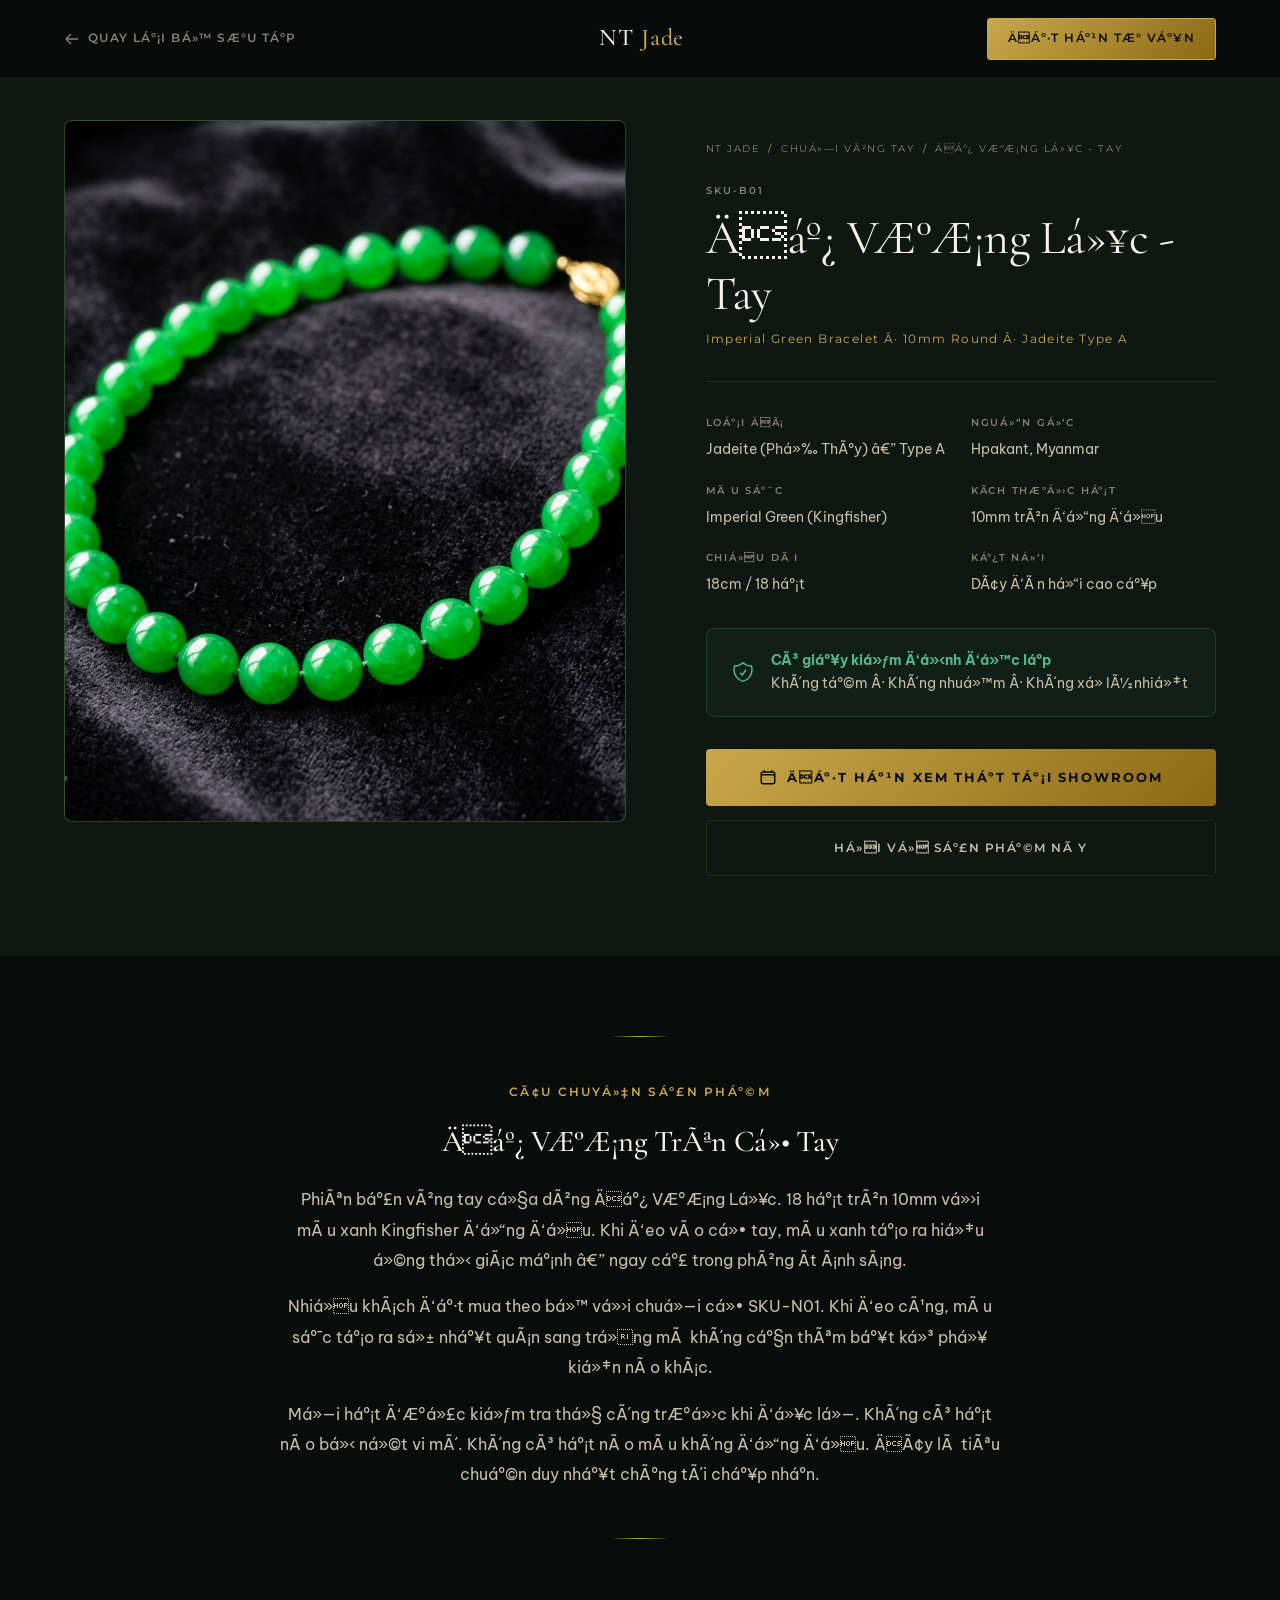
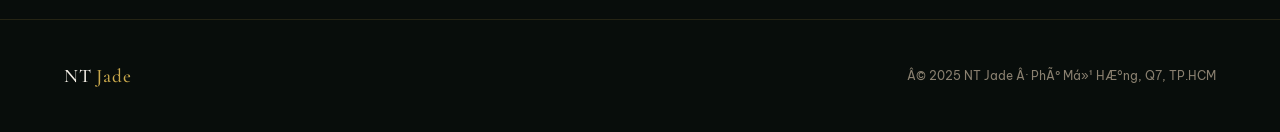
==== products/b01-de-vuong-tay.html @ c6f5032c "Initial commit - NT Jade Luxury Landing Page & Product Pages" ====
﻿<!DOCTYPE html>
<html lang="vi">
<head>
  <meta charset="UTF-8" />
  <meta name="viewport" content="width=device-width, initial-scale=1.0" />
  <title>Äáº¿ VÆ°Æ¡ng Lá»¥c - Tay â€” SKU-B01 | NT Jade Ngá»c Phá»‰ ThÃºy Type A Myanmar</title>
  <meta name="description" content="VÃ²ng tay Äáº¿ VÆ°Æ¡ng Lá»¥c - Tay â€” 18 háº¡t phá»‰ thÃºy Imperial Green 10mm, Type A Myanmar, mÃ u xanh Kingfisher Ä‘á»“ng Ä‘á»u. Giáº¥y kiá»ƒm Ä‘á»‹nh Ä‘á»™c láº­p. Xem tháº­t táº¡i showroom PhÃº Má»¹ HÆ°ng." />
  <link rel="stylesheet" href="../styles/main.css" />
</head>
<body>

<nav class="product-nav">
  <div class="container product-nav-inner">
    <a href="../index.html" class="back-link">
      <svg viewBox="0 0 24 24" fill="none" stroke="currentColor" stroke-width="2"><path d="M10.5 19.5L3 12m0 0l7.5-7.5M3 12h18"/></svg>
      Quay Láº¡i Bá»™ SÆ°u Táº­p
    </a>
    <a href="../index.html" class="nav-logo">NT <span>Jade</span></a>
    <a href="../index.html#form-cta" class="btn btn-primary" style="font-size:0.72rem;padding:10px 20px;">Äáº·t Háº¹n TÆ° Váº¥n</a>
  </div>
</nav>

<section class="product-hero">
  <div class="container">
    <div class="product-hero-inner">

      <div class="product-image-main reveal">
        <img src="../images/sku-imperial-green.jpg" alt="VÃ²ng tay phá»‰ thÃºy Äáº¿ VÆ°Æ¡ng Lá»¥c" style="width:100%;height:100%;object-fit:cover;" />
      </div>

      <div class="product-info reveal reveal-delay-2">
        <div class="product-breadcrumb">
          NT Jade <span>/</span> Chuá»—i VÃ²ng Tay <span>/</span> Äáº¿ VÆ°Æ¡ng Lá»¥c - Tay
        </div>

        <p class="product-sku-id">SKU-B01</p>
        <h1 class="product-name">Äáº¿ VÆ°Æ¡ng Lá»¥c - Tay</h1>
        <p class="product-subtitle">Imperial Green Bracelet Â· 10mm Round Â· Jadeite Type A</p>

        <div class="product-divider"></div>

        <div class="product-specs">
          <div class="spec-item">
            <p class="spec-label">Loáº¡i ÄÃ¡</p>
            <p class="spec-value">Jadeite (Phá»‰ ThÃºy) â€” Type A</p>
          </div>
          <div class="spec-item">
            <p class="spec-label">Nguá»“n Gá»‘c</p>
            <p class="spec-value">Hpakant, Myanmar</p>
          </div>
          <div class="spec-item">
            <p class="spec-label">MÃ u Sáº¯c</p>
            <p class="spec-value">Imperial Green (Kingfisher)</p>
          </div>
          <div class="spec-item">
            <p class="spec-label">KÃ­ch ThÆ°á»›c Háº¡t</p>
            <p class="spec-value">10mm trÃ²n Ä‘á»“ng Ä‘á»u</p>
          </div>
          <div class="spec-item">
            <p class="spec-label">Chiá»u DÃ i</p>
            <p class="spec-value">18cm / 18 háº¡t</p>
          </div>
          <div class="spec-item">
            <p class="spec-label">Káº¿t Ná»‘i</p>
            <p class="spec-value">DÃ¢y Ä‘Ã n há»“i cao cáº¥p</p>
          </div>
        </div>

        <div class="product-cert-box">
          <svg viewBox="0 0 24 24" fill="none" stroke="currentColor" stroke-width="1.5"><path d="M9 12.75L11.25 15 15 9.75m-3-7.036A11.959 11.959 0 013.598 6 11.99 11.99 0 003 9.749c0 5.592 3.824 10.29 9 11.623 5.176-1.332 9-6.03 9-11.622 0-1.31-.21-2.571-.598-3.751h-.152c-3.196 0-6.1-1.248-8.25-3.285z"/></svg>
          <div class="product-cert-text">
            <strong style="color:var(--jade-glow);">CÃ³ giáº¥y kiá»ƒm Ä‘á»‹nh Ä‘á»™c láº­p</strong><br />
            KhÃ´ng táº©m Â· KhÃ´ng nhuá»™m Â· KhÃ´ng xá»­ lÃ½ nhiá»‡t
          </div>
        </div>

        <div class="product-cta-group">
          <a href="../index.html#form-cta" class="btn-product-primary">
            <svg width="18" height="18" viewBox="0 0 24 24" fill="none" stroke="currentColor" stroke-width="2"><path d="M6.75 3v2.25M17.25 3v2.25M3 18.75V7.5a2.25 2.25 0 012.25-2.25h13.5A2.25 2.25 0 0121 7.5v11.25m-18 0A2.25 2.25 0 005.25 21h13.5A2.25 2.25 0 0021 18.75m-18 0v-7.5A2.25 2.25 0 015.25 9h13.5A2.25 2.25 0 0121 11.25v7.5"/></svg>
            Äáº·t Háº¹n Xem Tháº­t Táº¡i Showroom
          </a>
          <a href="../index.html#form-cta" class="btn-product-secondary">
            Há»i Vá» Sáº£n Pháº©m NÃ y
          </a>
        </div>
      </div>

    </div>
  </div>
</section>

<section class="product-story">
  <div class="container">
    <div class="product-story-inner reveal">
      <div class="divider-gold" style="margin-bottom:40px;"></div>
      <span class="eyebrow">CÃ¢u Chuyá»‡n Sáº£n Pháº©m</span>
      <h3>Äáº¿ VÆ°Æ¡ng TrÃªn Cá»• Tay</h3>
      <p style="margin-top:20px;">PhiÃªn báº£n vÃ²ng tay cá»§a dÃ²ng Äáº¿ VÆ°Æ¡ng Lá»¥c. 18 háº¡t trÃ²n 10mm vá»›i mÃ u xanh Kingfisher Ä‘á»“ng Ä‘á»u. Khi Ä‘eo vÃ o cá»• tay, mÃ u xanh táº¡o ra hiá»‡u á»©ng thá»‹ giÃ¡c máº¡nh â€” ngay cáº£ trong phÃ²ng Ã­t Ã¡nh sÃ¡ng.</p>
      <p style="margin-top:16px;">Nhiá»u khÃ¡ch Ä‘áº·t mua theo bá»™ vá»›i chuá»—i cá»• SKU-N01. Khi Ä‘eo cÃ¹ng, mÃ u sáº¯c táº¡o ra sá»± nháº¥t quÃ¡n sang trá»ng mÃ  khÃ´ng cáº§n thÃªm báº¥t ká»³ phá»¥ kiá»‡n nÃ o khÃ¡c.</p>
      <p style="margin-top:16px;">Má»—i háº¡t Ä‘Æ°á»£c kiá»ƒm tra thá»§ cÃ´ng trÆ°á»›c khi Ä‘á»¥c lá»—. KhÃ´ng cÃ³ háº¡t nÃ o bá»‹ ná»©t vi mÃ´. KhÃ´ng cÃ³ háº¡t nÃ o mÃ u khÃ´ng Ä‘á»“ng Ä‘á»u. ÄÃ¢y lÃ  tiÃªu chuáº©n duy nháº¥t chÃºng tÃ´i cháº¥p nháº­n.</p>
      <div class="divider-gold" style="margin-top:48px;"></div>
    </div>
  </div>
</section>

<footer style="padding:40px 0;border-top:1px solid var(--border);">
  <div class="container" style="display:flex;justify-content:space-between;align-items:center;font-size:0.78rem;color:var(--text-muted);">
    <a href="../index.html" class="nav-logo" style="font-size:1.2rem;">NT <span>Jade</span></a>
    <span>Â© 2025 NT Jade Â· PhÃº Má»¹ HÆ°ng, Q7, TP.HCM</span>
  </div>
</footer>

<script src="../scripts/main.js"></script>
</body>
</html>
---- styles/main.css ----
/* ============================================================
   NT JADE — Design System (UI UX Pro Max · Luxury Jade)
   Typography: Cormorant Garamond (heading) + Be Vietnam Pro (body)
   Pattern: Hero + Social Proof + CTA (Landing Pattern #2)
   Color: Luxury/Premium Dark + Jade Green + 24K Gold
   ============================================================ */

@import url('https://fonts.googleapis.com/css2?family=Cormorant+Garamond:ital,wght@0,300;0,400;0,500;0,600;0,700;1,300;1,400;1,500&family=Be+Vietnam+Pro:wght@300;400;500;600;700&family=Montserrat:wght@400;500;600;700&display=swap');

/* ── CSS TOKENS ─────────────────────────────────────────── */
:root {
  /* Jade Color Palette */
  --jade-deep:       #0E2B1C;
  --jade-primary:    #1A4731;
  --jade-mid:        #2D6A4F;
  --jade-glow:       #52B788;
  --jade-light:      #95D5B2;

  /* Gold Accent */
  --gold:            #C9A84C;
  --gold-light:      #E8C97A;
  --gold-dark:       #8B6914;
  --gold-shimmer:    #F0D878;

  /* Dark Background */
  --bg:              #080D0B;
  --bg-surface:      #0E1712;
  --bg-card:         rgba(255, 255, 255, 0.035);
  --bg-card-hover:   rgba(255, 255, 255, 0.06);

  /* Typography */
  --text:            #F5F0E8;
  --text-secondary:  #C8BEA8;
  --text-muted:      #8A8070;
  --text-gold:       var(--gold-light);

  /* Borders */
  --border:          rgba(201, 168, 76, 0.15);
  --border-hover:    rgba(201, 168, 76, 0.45);
  --border-glass:    rgba(255, 255, 255, 0.06);

  /* Effects */
  --glow-jade:       0 0 40px rgba(82, 183, 136, 0.15);
  --glow-gold:       0 0 30px rgba(201, 168, 76, 0.2);
  --shadow-card:     0 8px 32px rgba(0, 0, 0, 0.4);
  --shadow-hover:    0 20px 60px rgba(0, 0, 0, 0.6);

  /* Spacing */
  --container:       1200px;
  --section-gap:     120px;
  --card-radius:     12px;

  /* Transitions */
  --transition:      all 0.3s cubic-bezier(0.25, 0.46, 0.45, 0.94);
  --transition-slow: all 0.6s cubic-bezier(0.25, 0.46, 0.45, 0.94);
}

/* ── RESET ──────────────────────────────────────────────── */
*, *::before, *::after { box-sizing: border-box; margin: 0; padding: 0; }

html {
  scroll-behavior: smooth;
  -webkit-font-smoothing: antialiased;
  -moz-osx-font-smoothing: grayscale;
}

body {
  background: var(--bg);
  color: var(--text);
  font-family: 'Be Vietnam Pro', sans-serif;
  font-size: 16px;
  line-height: 1.7;
  overflow-x: hidden;
}

img { max-width: 100%; display: block; }
a { text-decoration: none; color: inherit; }
button { cursor: pointer; border: none; background: none; font-family: inherit; }

/* ── TYPOGRAPHY ─────────────────────────────────────────── */
h1, h2, h3, h4 {
  font-family: 'Cormorant Garamond', Georgia, serif;
  font-weight: 500;
  line-height: 1.2;
  letter-spacing: -0.01em;
}

h1 { font-size: clamp(2.8rem, 6vw, 5.5rem); font-weight: 400; }
h2 { font-size: clamp(2rem, 4vw, 3.2rem); }
h3 { font-size: clamp(1.4rem, 2.5vw, 1.9rem); }
h4 { font-size: clamp(1.1rem, 2vw, 1.4rem); }

.eyebrow {
  font-family: 'Montserrat', sans-serif;
  font-size: 0.72rem;
  font-weight: 600;
  letter-spacing: 0.2em;
  text-transform: uppercase;
  color: var(--gold);
}

.lead {
  font-size: clamp(1rem, 1.8vw, 1.15rem);
  color: var(--text-secondary);
  line-height: 1.8;
  font-weight: 300;
}

/* ── LAYOUT ─────────────────────────────────────────────── */
.container {
  max-width: var(--container);
  margin: 0 auto;
  padding: 0 24px;
}

section { padding: var(--section-gap) 0; position: relative; }

/* ── ANIMATIONS ─────────────────────────────────────────── */
@keyframes shimmer {
  0%   { background-position: -200% 0; }
  100% { background-position: 200% 0; }
}

@keyframes float {
  0%, 100% { transform: translateY(0px); }
  50%       { transform: translateY(-12px); }
}

@keyframes fadeInUp {
  from { opacity: 0; transform: translateY(40px); }
  to   { opacity: 1; transform: translateY(0); }
}

@keyframes fadeIn {
  from { opacity: 0; }
  to   { opacity: 1; }
}

@keyframes goldPulse {
  0%, 100% { box-shadow: 0 0 0 0 rgba(201, 168, 76, 0); }
  50%       { box-shadow: 0 0 20px 4px rgba(201, 168, 76, 0.15); }
}

@keyframes particleFloat {
  0%   { transform: translateY(0) translateX(0) scale(1); opacity: 0.6; }
  100% { transform: translateY(-100vh) translateX(30px) scale(0.3); opacity: 0; }
}

/* Scroll reveal */
.reveal {
  opacity: 0;
  transform: translateY(40px);
  transition: opacity 0.8s ease, transform 0.8s ease;
}
.reveal.visible {
  opacity: 1;
  transform: translateY(0);
}
.reveal-delay-1 { transition-delay: 0.1s; }
.reveal-delay-2 { transition-delay: 0.2s; }
.reveal-delay-3 { transition-delay: 0.3s; }
.reveal-delay-4 { transition-delay: 0.4s; }

/* ── BUTTONS ─────────────────────────────────────────────── */
.btn {
  display: inline-flex;
  align-items: center;
  gap: 10px;
  padding: 14px 32px;
  border-radius: 3px;
  font-family: 'Montserrat', sans-serif;
  font-size: 0.8rem;
  font-weight: 600;
  letter-spacing: 0.12em;
  text-transform: uppercase;
  transition: var(--transition);
  cursor: pointer;
  position: relative;
  overflow: hidden;
}

.btn-primary {
  background: linear-gradient(135deg, var(--gold), var(--gold-dark));
  color: var(--bg);
  border: 1px solid var(--gold);
}
.btn-primary::before {
  content: '';
  position: absolute;
  inset: 0;
  background: linear-gradient(135deg, var(--gold-shimmer), var(--gold));
  opacity: 0;
  transition: opacity 0.3s;
}
.btn-primary:hover::before { opacity: 1; }
.btn-primary:hover { transform: translateY(-2px); box-shadow: 0 8px 30px rgba(201, 168, 76, 0.35); }

.btn-outline {
  background: transparent;
  color: var(--text);
  border: 1px solid var(--border);
}
.btn-outline:hover {
  border-color: var(--gold);
  color: var(--gold-light);
  background: rgba(201, 168, 76, 0.05);
  transform: translateY(-2px);
}

.btn-ghost {
  background: transparent;
  color: var(--gold-light);
  border: none;
  padding: 8px 0;
  font-size: 0.78rem;
  letter-spacing: 0.1em;
}
.btn-ghost:hover { color: var(--gold-shimmer); gap: 16px; }

/* ── NAVBAR ─────────────────────────────────────────────── */
#navbar {
  position: fixed;
  top: 0;
  left: 0;
  right: 0;
  z-index: 100;
  padding: 20px 0;
  transition: var(--transition);
}
#navbar.scrolled {
  background: rgba(8, 13, 11, 0.92);
  backdrop-filter: blur(20px);
  -webkit-backdrop-filter: blur(20px);
  padding: 14px 0;
  border-bottom: 1px solid var(--border);
}

.nav-inner {
  display: flex;
  align-items: center;
  justify-content: space-between;
}

.nav-logo {
  font-family: 'Cormorant Garamond', serif;
  font-size: 1.5rem;
  font-weight: 500;
  letter-spacing: 0.04em;
  color: var(--text);
}
.nav-logo span { color: var(--gold); }

.nav-cta {
  display: flex;
  align-items: center;
  gap: 16px;
}

/* ── HERO ────────────────────────────────────────────────── */
#hero {
  min-height: 100vh;
  display: flex;
  align-items: center;
  position: relative;
  overflow: hidden;
  padding: 0;
}

.hero-bg {
  position: absolute;
  inset: 0;
  background-image: url('../images/hero-jade.jpg');
  background-size: cover;
  background-position: center;
  transform: scale(1.08);
  transition: transform 8s ease;
}
.hero-bg::after {
  content: '';
  position: absolute;
  inset: 0;
  background: linear-gradient(
    135deg,
    rgba(8, 13, 11, 0.85) 0%,
    rgba(14, 43, 28, 0.7) 40%,
    rgba(8, 13, 11, 0.75) 100%
  );
}

/* Particle canvas */
#particles { position: absolute; inset: 0; pointer-events: none; }

.hero-content {
  position: relative;
  z-index: 2;
  max-width: 720px;
  padding: 120px 0 80px;
}

.hero-eyebrow {
  display: inline-flex;
  align-items: center;
  gap: 12px;
  margin-bottom: 28px;
  animation: fadeIn 1s ease 0.2s both;
}
.hero-eyebrow::before,
.hero-eyebrow::after {
  content: '';
  display: block;
  width: 32px;
  height: 1px;
  background: var(--gold);
}

.hero-headline {
  color: var(--text);
  margin-bottom: 28px;
  animation: fadeInUp 1s ease 0.4s both;
}
.hero-headline em {
  font-style: italic;
  color: var(--jade-glow);
}

.hero-sub {
  max-width: 540px;
  margin-bottom: 48px;
  animation: fadeInUp 1s ease 0.6s both;
}

.hero-cta-group {
  display: flex;
  flex-wrap: wrap;
  gap: 16px;
  animation: fadeInUp 1s ease 0.8s both;
}

/* Gold divider line */
.divider-gold {
  width: 60px;
  height: 1px;
  background: linear-gradient(90deg, transparent, var(--gold), transparent);
  margin: 0 auto;
}

/* ── TRUST SECTION ───────────────────────────────────────── */
#trust {
  padding: 80px 0;
  border-top: 1px solid var(--border);
  border-bottom: 1px solid var(--border);
}

.trust-grid {
  display: grid;
  grid-template-columns: repeat(3, 1fr);
  gap: 1px;
  background: var(--border);
}

.trust-item {
  background: var(--bg-surface);
  padding: 56px 48px;
  position: relative;
  overflow: hidden;
}
.trust-item::before {
  content: '';
  position: absolute;
  top: 0;
  left: 0;
  right: 0;
  height: 2px;
  background: linear-gradient(90deg, transparent, var(--gold), transparent);
  transform: scaleX(0);
  transition: transform 0.6s ease;
}
.trust-item:hover::before { transform: scaleX(1); }

.trust-icon {
  width: 48px;
  height: 48px;
  margin-bottom: 24px;
  color: var(--gold);
}

.trust-title {
  font-family: 'Cormorant Garamond', serif;
  font-size: 1.4rem;
  font-weight: 500;
  margin-bottom: 16px;
  color: var(--text);
}

.trust-body {
  font-size: 0.9rem;
  color: var(--text-muted);
  line-height: 1.8;
}

/* ── COLLECTION GRID ─────────────────────────────────────── */
#collection {
  background: var(--bg);
}

.section-header {
  text-align: center;
  margin-bottom: 72px;
}
.section-header h2 { margin: 16px 0 20px; }
.section-header .lead { max-width: 560px; margin: 0 auto; }

.collection-label {
  font-family: 'Montserrat', sans-serif;
  font-size: 0.68rem;
  font-weight: 700;
  letter-spacing: 0.3em;
  text-transform: uppercase;
  color: var(--text-muted);
  margin: 60px 0 32px;
  display: flex;
  align-items: center;
  gap: 20px;
}
.collection-label::after {
  content: '';
  flex: 1;
  height: 1px;
  background: var(--border);
}

/* SKU Grid — xếp dọc theo design spec */
.sku-grid {
  display: grid;
  grid-template-columns: repeat(2, 1fr);
  gap: 2px;
  background: var(--border);
}

/* Single column on some breakpoints */
@media (max-width: 768px) {
  .sku-grid { grid-template-columns: 1fr; }
}

.sku-card {
  background: var(--bg-surface);
  display: flex;
  align-items: stretch;
  position: relative;
  overflow: hidden;
  transition: var(--transition);
  min-height: 240px;
}
.sku-card:hover {
  background: var(--bg-card-hover);
  z-index: 2;
}
.sku-card::after {
  content: '';
  position: absolute;
  inset: 0;
  border: 1px solid transparent;
  transition: border-color 0.3s;
  pointer-events: none;
}
.sku-card:hover::after { border-color: var(--border-hover); }

.sku-card-image {
  width: 200px;
  min-width: 200px;
  overflow: hidden;
  position: relative;
  background: var(--jade-deep);
  flex-shrink: 0;
}
.sku-card-image img {
  width: 100%;
  height: 100%;
  object-fit: cover;
  transition: transform 0.6s ease;
  filter: saturate(1.1);
}
.sku-card:hover .sku-card-image img { transform: scale(1.06); }

/* Placeholder gradient for images not yet loaded */
.sku-placeholder {
  width: 100%;
  height: 100%;
  background: linear-gradient(
    135deg,
    var(--jade-deep) 0%,
    var(--jade-primary) 50%,
    var(--jade-deep) 100%
  );
  background-size: 200% 200%;
  animation: shimmer 3s linear infinite;
  display: flex;
  align-items: center;
  justify-content: center;
}
.sku-placeholder svg {
  width: 40px;
  height: 40px;
  color: var(--jade-glow);
  opacity: 0.4;
}

.sku-card-body {
  flex: 1;
  padding: 36px 40px;
  display: flex;
  flex-direction: column;
  justify-content: space-between;
}

.sku-meta {
  display: flex;
  align-items: center;
  gap: 12px;
  margin-bottom: 16px;
}

.sku-id {
  font-family: 'Montserrat', sans-serif;
  font-size: 0.62rem;
  font-weight: 600;
  letter-spacing: 0.2em;
  color: var(--text-muted);
}

.sku-badge {
  font-family: 'Montserrat', sans-serif;
  font-size: 0.58rem;
  font-weight: 600;
  letter-spacing: 0.15em;
  text-transform: uppercase;
  padding: 3px 10px;
  border: 1px solid var(--border);
  color: var(--gold);
  border-radius: 2px;
}

.sku-name {
  font-family: 'Cormorant Garamond', serif;
  font-size: 1.7rem;
  font-weight: 400;
  color: var(--text);
  margin-bottom: 6px;
  line-height: 1.2;
}

.sku-subtitle {
  font-family: 'Montserrat', sans-serif;
  font-size: 0.68rem;
  color: var(--gold);
  letter-spacing: 0.1em;
  margin-bottom: 16px;
}

.sku-desc {
  font-size: 0.88rem;
  color: var(--text-muted);
  line-height: 1.8;
  margin-bottom: 28px;
  display: -webkit-box;
  -webkit-line-clamp: 3;
  -webkit-box-orient: vertical;
  overflow: hidden;
}

.sku-footer {
  display: flex;
  align-items: center;
  justify-content: space-between;
}

.sku-cert {
  font-size: 0.72rem;
  color: var(--text-muted);
  display: flex;
  align-items: center;
  gap: 6px;
}
.sku-cert svg { width: 14px; height: 14px; color: var(--jade-glow); }

.btn-sku {
  font-family: 'Montserrat', sans-serif;
  font-size: 0.68rem;
  font-weight: 600;
  letter-spacing: 0.12em;
  text-transform: uppercase;
  color: var(--gold-light);
  display: flex;
  align-items: center;
  gap: 8px;
  padding: 10px 20px;
  border: 1px solid var(--border);
  transition: var(--transition);
  border-radius: 2px;
}
.btn-sku:hover {
  border-color: var(--gold);
  background: rgba(201, 168, 76, 0.08);
  gap: 14px;
  color: var(--gold-shimmer);
}
.btn-sku svg { width: 14px; height: 14px; transition: transform 0.3s; }
.btn-sku:hover svg { transform: translateX(4px); }

/* ── CROSS-SELL ───────────────────────────────────────────── */
#crosssell {
  background: var(--bg-surface);
  padding: 100px 0;
}

.crosssell-label {
  display: inline-flex;
  align-items: center;
  gap: 16px;
  margin-bottom: 48px;
}
.crosssell-label::before {
  content: '';
  display: block;
  width: 40px;
  height: 1px;
  background: var(--gold);
}

.crosssell-grid {
  display: grid;
  grid-template-columns: repeat(3, 1fr);
  gap: 2px;
  background: var(--border);
  margin-top: 24px;
}

.crosssell-card {
  background: var(--bg);
  padding: 40px 36px;
  position: relative;
  transition: var(--transition);
  overflow: hidden;
}
.crosssell-card:hover { background: rgba(26, 71, 49, 0.08); }
.crosssell-card::before {
  content: '';
  position: absolute;
  bottom: 0;
  left: 0;
  right: 0;
  height: 2px;
  background: linear-gradient(90deg, var(--jade-primary), var(--gold));
  transform: scaleX(0);
  transform-origin: left;
  transition: transform 0.4s ease;
}
.crosssell-card:hover::before { transform: scaleX(1); }

.cs-image {
  width: 100%;
  aspect-ratio: 4/3;
  background: var(--jade-deep);
  border-radius: 4px;
  overflow: hidden;
  margin-bottom: 28px;
}
.cs-image img {
  width: 100%;
  height: 100%;
  object-fit: cover;
  transition: transform 0.5s;
}
.crosssell-card:hover .cs-image img { transform: scale(1.05); }

.cs-name {
  font-family: 'Cormorant Garamond', serif;
  font-size: 1.4rem;
  margin-bottom: 8px;
}
.cs-sub {
  font-family: 'Montserrat', sans-serif;
  font-size: 0.65rem;
  color: var(--gold);
  letter-spacing: 0.1em;
  margin-bottom: 14px;
}
.cs-desc {
  font-size: 0.85rem;
  color: var(--text-muted);
  line-height: 1.8;
  margin-bottom: 24px;
}

/* ── VIDEO SECTION ───────────────────────────────────────── */
#founder-video {
  padding: 120px 0;
  background: var(--bg);
}

.video-inner {
  display: grid;
  grid-template-columns: 1fr 1fr;
  gap: 80px;
  align-items: center;
}

.video-frame {
  position: relative;
  aspect-ratio: 9/16;
  max-width: 360px;
  background: var(--jade-deep);
  border-radius: 8px;
  overflow: hidden;
  border: 1px solid var(--border);
}
.video-frame video {
  width: 100%;
  height: 100%;
  object-fit: cover;
}
.video-placeholder {
  width: 100%;
  height: 100%;
  display: flex;
  align-items: center;
  justify-content: center;
  flex-direction: column;
  gap: 16px;
  background: linear-gradient(160deg, var(--jade-deep), var(--bg));
}
.video-play-btn {
  width: 72px;
  height: 72px;
  border-radius: 50%;
  border: 1px solid var(--gold);
  display: flex;
  align-items: center;
  justify-content: center;
  color: var(--gold);
  transition: var(--transition);
  cursor: pointer;
  animation: goldPulse 2.5s infinite;
}
.video-play-btn:hover {
  background: rgba(201, 168, 76, 0.1);
  transform: scale(1.08);
}
.video-play-btn svg { width: 28px; height: 28px; margin-left: 4px; }

.video-content { }
.video-content .eyebrow { margin-bottom: 20px; }
.video-content h2 { margin-bottom: 24px; }
.video-content .lead { margin-bottom: 32px; }

.script-preview {
  border-left: 2px solid var(--jade-mid);
  padding: 20px 24px;
  margin: 32px 0;
  background: rgba(26, 71, 49, 0.08);
  border-radius: 0 8px 8px 0;
}
.script-preview p {
  font-family: 'Cormorant Garamond', serif;
  font-size: 1.15rem;
  font-style: italic;
  color: var(--text-secondary);
  line-height: 1.7;
}

/* ── FORM SECTION ────────────────────────────────────────── */
#form-cta {
  padding: 120px 0;
  background: var(--bg-surface);
  position: relative;
  overflow: hidden;
}
#form-cta::before {
  content: '';
  position: absolute;
  top: 0;
  left: 50%;
  transform: translateX(-50%);
  width: 1px;
  height: 100%;
  background: linear-gradient(180deg, transparent, var(--gold) 30%, var(--gold) 70%, transparent);
  opacity: 0.15;
}

.form-inner {
  display: grid;
  grid-template-columns: 1fr 1fr;
  gap: 80px;
  align-items: start;
}

.form-left { }
.form-left .eyebrow { margin-bottom: 20px; }
.form-left h2 { margin-bottom: 20px; }
.form-left .lead { margin-bottom: 40px; }

.form-promises {
  display: flex;
  flex-direction: column;
  gap: 16px;
}
.form-promise-item {
  display: flex;
  align-items: flex-start;
  gap: 14px;
  font-size: 0.9rem;
  color: var(--text-secondary);
}
.form-promise-item svg {
  width: 18px;
  height: 18px;
  color: var(--jade-glow);
  flex-shrink: 0;
  margin-top: 2px;
}

.form-box {
  background: var(--bg-card);
  border: 1px solid var(--border);
  border-radius: var(--card-radius);
  padding: 48px 40px;
  backdrop-filter: blur(10px);
}

.form-group {
  margin-bottom: 24px;
}
.form-label {
  display: block;
  font-family: 'Montserrat', sans-serif;
  font-size: 0.68rem;
  font-weight: 600;
  letter-spacing: 0.15em;
  text-transform: uppercase;
  color: var(--text-muted);
  margin-bottom: 10px;
}
.form-input, .form-select {
  width: 100%;
  background: rgba(255, 255, 255, 0.03);
  border: 1px solid var(--border-glass);
  border-radius: 4px;
  padding: 14px 18px;
  color: var(--text);
  font-family: 'Be Vietnam Pro', sans-serif;
  font-size: 0.95rem;
  transition: var(--transition);
  -webkit-appearance: none;
}
.form-input:focus, .form-select:focus {
  outline: none;
  border-color: var(--gold);
  background: rgba(201, 168, 76, 0.04);
  box-shadow: 0 0 0 3px rgba(201, 168, 76, 0.08);
}
.form-input::placeholder { color: var(--text-muted); }
.form-select option { background: var(--bg-surface); }

.form-submit {
  width: 100%;
  padding: 16px;
  background: linear-gradient(135deg, var(--jade-primary), var(--jade-mid));
  color: var(--text);
  border: 1px solid var(--jade-mid);
  border-radius: 4px;
  font-family: 'Montserrat', sans-serif;
  font-size: 0.8rem;
  font-weight: 600;
  letter-spacing: 0.15em;
  text-transform: uppercase;
  transition: var(--transition);
  margin-top: 8px;
  cursor: pointer;
}
.form-submit:hover {
  background: linear-gradient(135deg, var(--jade-mid), var(--jade-glow));
  transform: translateY(-2px);
  box-shadow: 0 8px 30px rgba(82, 183, 136, 0.2);
}

.form-note {
  text-align: center;
  font-size: 0.75rem;
  color: var(--text-muted);
  margin-top: 16px;
}

/* ── FOOTER ──────────────────────────────────────────────── */
footer {
  background: var(--bg);
  border-top: 1px solid var(--border);
  padding: 60px 0 40px;
}

.footer-inner {
  display: grid;
  grid-template-columns: 2fr 1fr 1fr;
  gap: 60px;
  margin-bottom: 48px;
}

.footer-brand .nav-logo { font-size: 1.6rem; margin-bottom: 16px; display: block; }
.footer-brand p {
  font-size: 0.85rem;
  color: var(--text-muted);
  line-height: 1.8;
  max-width: 300px;
}

.footer-col h4 {
  font-family: 'Montserrat', sans-serif;
  font-size: 0.68rem;
  font-weight: 600;
  letter-spacing: 0.2em;
  text-transform: uppercase;
  color: var(--gold);
  margin-bottom: 20px;
}

.footer-info-item {
  display: flex;
  align-items: flex-start;
  gap: 10px;
  font-size: 0.85rem;
  color: var(--text-secondary);
  margin-bottom: 14px;
  line-height: 1.5;
}
.footer-info-item svg { width: 16px; height: 16px; color: var(--jade-glow); flex-shrink: 0; margin-top: 2px; }

.footer-bottom {
  padding-top: 32px;
  border-top: 1px solid var(--border);
  display: flex;
  justify-content: space-between;
  align-items: center;
  font-size: 0.78rem;
  color: var(--text-muted);
}

/* ── PRODUCT PAGE (trang con SKU) ────────────────────────── */
.product-nav {
  position: fixed;
  top: 0; left: 0; right: 0;
  z-index: 100;
  background: rgba(8, 13, 11, 0.96);
  backdrop-filter: blur(20px);
  border-bottom: 1px solid var(--border);
  padding: 18px 0;
}
.product-nav-inner {
  display: flex;
  align-items: center;
  justify-content: space-between;
}
.back-link {
  display: flex;
  align-items: center;
  gap: 8px;
  font-family: 'Montserrat', sans-serif;
  font-size: 0.72rem;
  font-weight: 600;
  letter-spacing: 0.12em;
  text-transform: uppercase;
  color: var(--text-muted);
  transition: color 0.3s;
}
.back-link:hover { color: var(--gold-light); }
.back-link svg { width: 16px; height: 16px; }

.product-hero {
  padding: 120px 0 80px;
  background: var(--bg-surface);
}
.product-hero-inner {
  display: grid;
  grid-template-columns: 1.1fr 1fr;
  gap: 80px;
  align-items: start;
}
.product-image-main {
  aspect-ratio: 4/5;
  background: linear-gradient(160deg, var(--jade-deep), var(--jade-primary));
  border-radius: 8px;
  overflow: hidden;
  position: sticky;
  top: 100px;
  border: 1px solid var(--border);
}
.product-image-main img {
  width: 100%;
  height: 100%;
  object-fit: cover;
  filter: saturate(1.15);
}

.product-info { padding-top: 20px; }
.product-breadcrumb {
  font-family: 'Montserrat', sans-serif;
  font-size: 0.65rem;
  letter-spacing: 0.15em;
  text-transform: uppercase;
  color: var(--text-muted);
  margin-bottom: 24px;
  display: flex;
  align-items: center;
  gap: 8px;
}
.product-breadcrumb span { color: var(--gold); }

.product-sku-id {
  font-family: 'Montserrat', sans-serif;
  font-size: 0.65rem;
  font-weight: 600;
  letter-spacing: 0.2em;
  color: var(--text-muted);
  margin-bottom: 12px;
}
.product-name {
  font-size: clamp(2rem, 4vw, 3rem);
  margin-bottom: 8px;
  line-height: 1.15;
}
.product-subtitle {
  font-family: 'Montserrat', sans-serif;
  font-size: 0.72rem;
  color: var(--gold);
  letter-spacing: 0.12em;
  margin-bottom: 32px;
}

.product-divider {
  width: 100%;
  height: 1px;
  background: var(--border);
  margin: 32px 0;
}

.product-specs {
  display: grid;
  grid-template-columns: 1fr 1fr;
  gap: 20px;
  margin-bottom: 32px;
}
.spec-item { }
.spec-label {
  font-family: 'Montserrat', sans-serif;
  font-size: 0.62rem;
  font-weight: 600;
  letter-spacing: 0.18em;
  text-transform: uppercase;
  color: var(--text-muted);
  margin-bottom: 6px;
}
.spec-value {
  font-size: 0.9rem;
  color: var(--text-secondary);
}

.product-desc {
  font-size: 0.95rem;
  color: var(--text-secondary);
  line-height: 1.9;
  margin-bottom: 40px;
}

.product-cert-box {
  background: rgba(82, 183, 136, 0.05);
  border: 1px solid rgba(82, 183, 136, 0.2);
  border-radius: 8px;
  padding: 20px 24px;
  display: flex;
  align-items: center;
  gap: 16px;
  margin-bottom: 32px;
}
.product-cert-box svg { width: 24px; height: 24px; color: var(--jade-glow); flex-shrink: 0; }
.product-cert-text { font-size: 0.85rem; color: var(--text-secondary); }

.product-cta-group {
  display: flex;
  flex-direction: column;
  gap: 14px;
}
.btn-product-primary {
  display: flex;
  align-items: center;
  justify-content: center;
  gap: 10px;
  padding: 18px 32px;
  background: linear-gradient(135deg, var(--gold), var(--gold-dark));
  color: var(--bg);
  border-radius: 4px;
  font-family: 'Montserrat', sans-serif;
  font-size: 0.8rem;
  font-weight: 700;
  letter-spacing: 0.15em;
  text-transform: uppercase;
  transition: var(--transition);
  cursor: pointer;
  border: none;
}
.btn-product-primary:hover {
  transform: translateY(-2px);
  box-shadow: 0 12px 40px rgba(201, 168, 76, 0.3);
}
.btn-product-secondary {
  display: flex;
  align-items: center;
  justify-content: center;
  gap: 10px;
  padding: 16px 32px;
  background: transparent;
  color: var(--text-secondary);
  border: 1px solid var(--border);
  border-radius: 4px;
  font-family: 'Montserrat', sans-serif;
  font-size: 0.78rem;
  font-weight: 600;
  letter-spacing: 0.12em;
  text-transform: uppercase;
  transition: var(--transition);
  cursor: pointer;
}
.btn-product-secondary:hover {
  border-color: var(--gold);
  color: var(--gold-light);
  background: rgba(201, 168, 76, 0.04);
}

.product-story {
  padding: 80px 0;
  background: var(--bg);
}
.product-story-inner {
  max-width: 720px;
  margin: 0 auto;
  text-align: center;
}
.product-story-inner h3 { margin: 20px 0 24px; }
.product-story-inner p {
  font-size: 1rem;
  color: var(--text-secondary);
  line-height: 1.9;
}

/* ── RESPONSIVE ──────────────────────────────────────────── */
@media (max-width: 1024px) {
  :root { --section-gap: 90px; }

  .video-inner,
  .form-inner { grid-template-columns: 1fr; gap: 60px; }

  .video-frame { max-width: 280px; margin: 0 auto; }

  .footer-inner { grid-template-columns: 1fr 1fr; }
  .footer-brand { grid-column: 1 / -1; }
}

@media (max-width: 768px) {
  :root { --section-gap: 70px; }

  .trust-grid { grid-template-columns: 1fr; }
  .trust-item { padding: 40px 28px; }

  .sku-card { flex-direction: column; min-height: unset; }
  .sku-card-image { width: 100%; min-width: unset; height: 220px; }
  .sku-card-body { padding: 24px 20px; }
  .sku-footer { flex-direction: column; align-items: flex-start; gap: 16px; }

  .crosssell-grid { grid-template-columns: 1fr; }

  .product-hero-inner { grid-template-columns: 1fr; }
  .product-image-main { position: static; max-height: 400px; }

  .product-specs { grid-template-columns: 1fr; }

  .footer-inner { grid-template-columns: 1fr; gap: 40px; }
  .footer-bottom { flex-direction: column; gap: 12px; text-align: center; }

  .nav-cta .btn-outline { display: none; }
}

@media (max-width: 480px) {
  .hero-cta-group { flex-direction: column; }
  .btn { width: 100%; justify-content: center; }
  .sku-desc { -webkit-line-clamp: 2; }
}

/* ── PREFERS REDUCED MOTION ──────────────────────────────── */
@media (prefers-reduced-motion: reduce) {
  *, *::before, *::after {
    animation-duration: 0.01ms !important;
    transition-duration: 0.01ms !important;
  }
  .reveal { opacity: 1; transform: none; }
}

/* ── SCROLLBAR ───────────────────────────────────────────── */
::-webkit-scrollbar { width: 6px; }
::-webkit-scrollbar-track { background: var(--bg); }
::-webkit-scrollbar-thumb { background: var(--jade-primary); border-radius: 3px; }
::-webkit-scrollbar-thumb:hover { background: var(--jade-mid); }
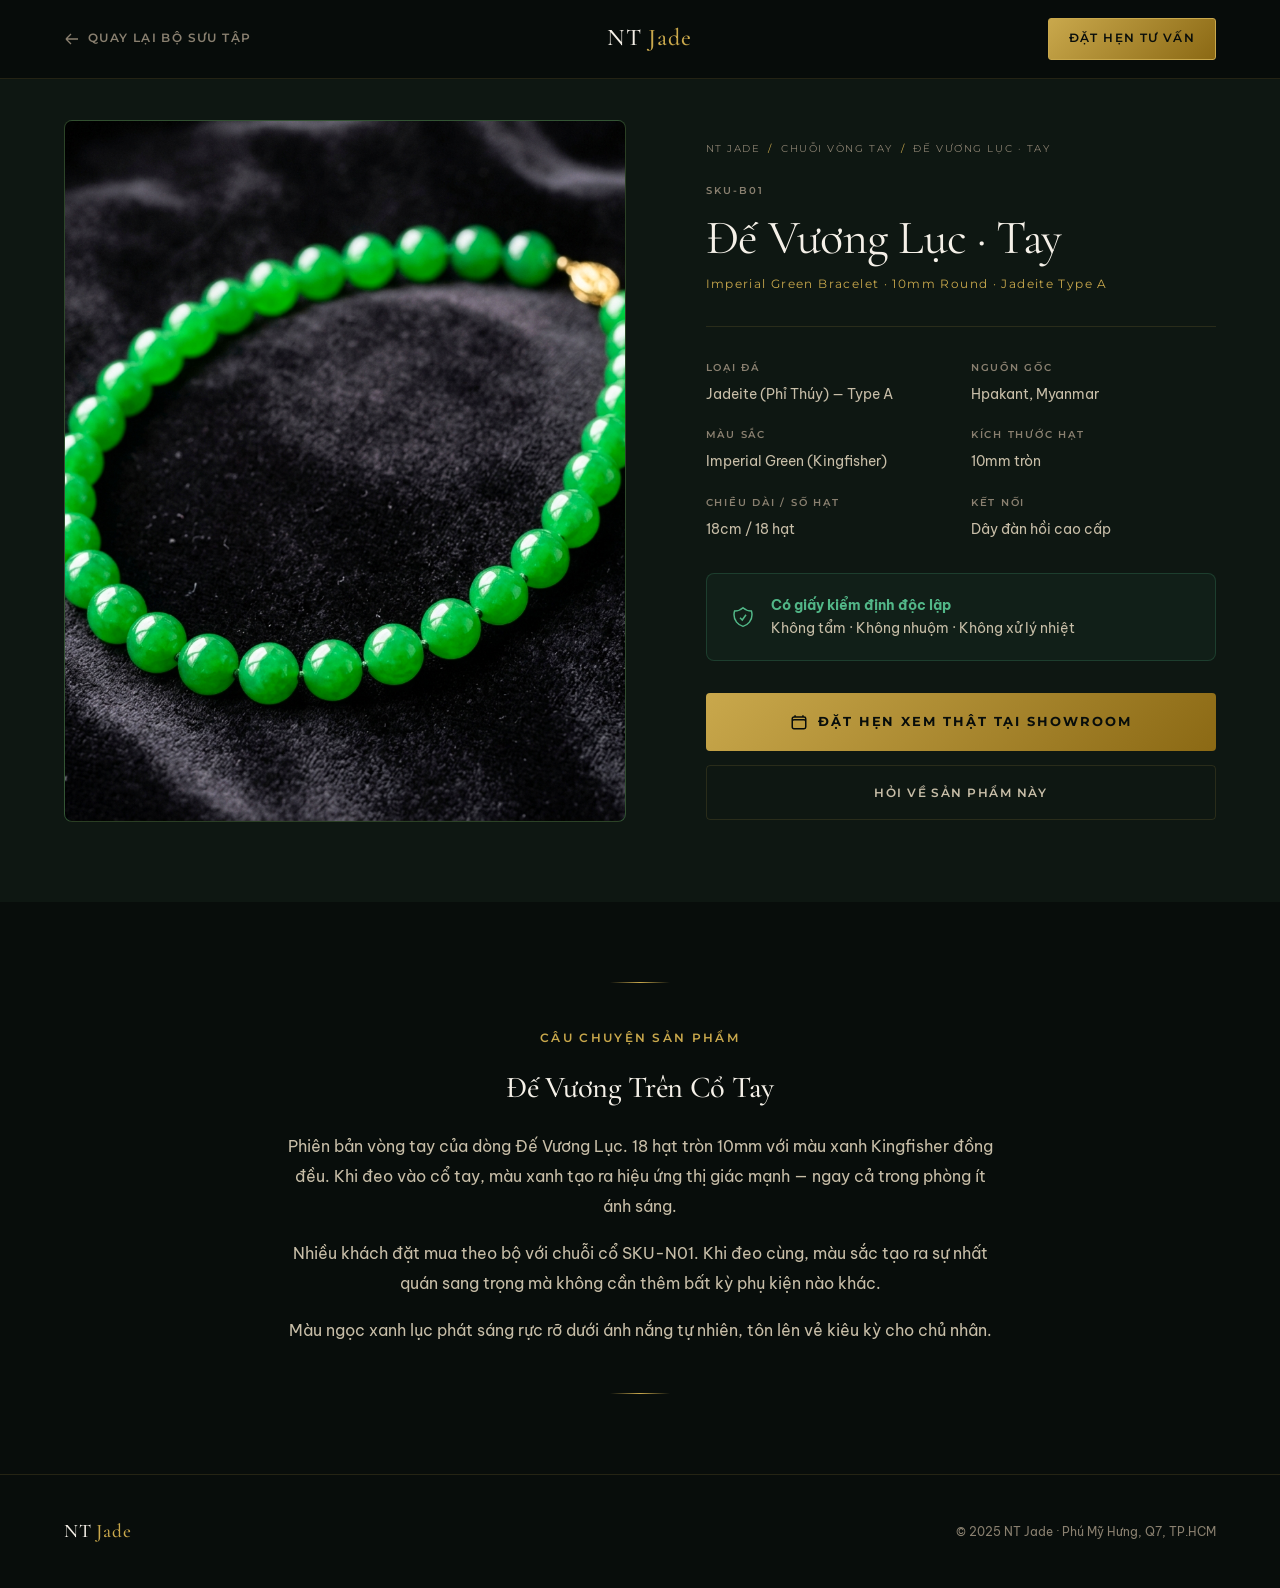
==== commit 95561a34: "Fix Vietnamese font encoding on all product pages" ====
--- a/products/b01-de-vuong-tay.html
+++ b/products/b01-de-vuong-tay.html
@@ -1,10 +1,10 @@
-﻿<!DOCTYPE html>
+<!DOCTYPE html>
 <html lang="vi">
 <head>
   <meta charset="UTF-8" />
   <meta name="viewport" content="width=device-width, initial-scale=1.0" />
-  <title>Äáº¿ VÆ°Æ¡ng Lá»¥c - Tay â€” SKU-B01 | NT Jade Ngá»c Phá»‰ ThÃºy Type A Myanmar</title>
-  <meta name="description" content="VÃ²ng tay Äáº¿ VÆ°Æ¡ng Lá»¥c - Tay â€” 18 háº¡t phá»‰ thÃºy Imperial Green 10mm, Type A Myanmar, mÃ u xanh Kingfisher Ä‘á»“ng Ä‘á»u. Giáº¥y kiá»ƒm Ä‘á»‹nh Ä‘á»™c láº­p. Xem tháº­t táº¡i showroom PhÃº Má»¹ HÆ°ng." />
+  <title>Đế Vương Lục · Tay — SKU-B01 | NT Jade Ngọc Phỉ Thúy Type A Myanmar</title>
+  <meta name="description" content="Đế Vương Lục · Tay — Imperial Green Bracelet · 10mm Round · Jadeite Type A, Type A Myanmar, giấy kiểm định độc lập. Xem thật tại showroom Phú Mỹ Hưng." />
   <link rel="stylesheet" href="../styles/main.css" />
 </head>
 <body>
@@ -13,10 +13,10 @@
   <div class="container product-nav-inner">
     <a href="../index.html" class="back-link">
       <svg viewBox="0 0 24 24" fill="none" stroke="currentColor" stroke-width="2"><path d="M10.5 19.5L3 12m0 0l7.5-7.5M3 12h18"/></svg>
-      Quay Láº¡i Bá»™ SÆ°u Táº­p
+      Quay Lại Bộ Sưu Tập
     </a>
     <a href="../index.html" class="nav-logo">NT <span>Jade</span></a>
-    <a href="../index.html#form-cta" class="btn btn-primary" style="font-size:0.72rem;padding:10px 20px;">Äáº·t Háº¹n TÆ° Váº¥n</a>
+    <a href="../index.html#form-cta" class="btn btn-primary" style="font-size:0.72rem;padding:10px 20px;">Đặt Hẹn Tư Vấn</a>
   </div>
 </nav>
 
@@ -25,62 +25,62 @@
     <div class="product-hero-inner">
 
       <div class="product-image-main reveal">
-        <img src="../images/sku-imperial-green.jpg" alt="VÃ²ng tay phá»‰ thÃºy Äáº¿ VÆ°Æ¡ng Lá»¥c" style="width:100%;height:100%;object-fit:cover;" />
+        <img src="../images/sku-imperial-green.jpg" alt="Chuỗi ngọc phỉ thúy Đế Vương Lục · Tay" style="width:100%;height:100%;object-fit:cover;" />
       </div>
 
       <div class="product-info reveal reveal-delay-2">
         <div class="product-breadcrumb">
-          NT Jade <span>/</span> Chuá»—i VÃ²ng Tay <span>/</span> Äáº¿ VÆ°Æ¡ng Lá»¥c - Tay
+          NT Jade <span>/</span> Chuỗi Vòng Tay <span>/</span> Đế Vương Lục · Tay
         </div>
 
         <p class="product-sku-id">SKU-B01</p>
-        <h1 class="product-name">Äáº¿ VÆ°Æ¡ng Lá»¥c - Tay</h1>
-        <p class="product-subtitle">Imperial Green Bracelet Â· 10mm Round Â· Jadeite Type A</p>
+        <h1 class="product-name">Đế Vương Lục · Tay</h1>
+        <p class="product-subtitle">Imperial Green Bracelet · 10mm Round · Jadeite Type A</p>
 
         <div class="product-divider"></div>
 
         <div class="product-specs">
           <div class="spec-item">
-            <p class="spec-label">Loáº¡i ÄÃ¡</p>
-            <p class="spec-value">Jadeite (Phá»‰ ThÃºy) â€” Type A</p>
+            <p class="spec-label">Loại Đá</p>
+            <p class="spec-value">Jadeite (Phỉ Thúy) — Type A</p>
           </div>
           <div class="spec-item">
-            <p class="spec-label">Nguá»“n Gá»‘c</p>
+            <p class="spec-label">Nguồn Gốc</p>
             <p class="spec-value">Hpakant, Myanmar</p>
           </div>
           <div class="spec-item">
-            <p class="spec-label">MÃ u Sáº¯c</p>
+            <p class="spec-label">Màu Sắc</p>
             <p class="spec-value">Imperial Green (Kingfisher)</p>
           </div>
           <div class="spec-item">
-            <p class="spec-label">KÃ­ch ThÆ°á»›c Háº¡t</p>
-            <p class="spec-value">10mm trÃ²n Ä‘á»“ng Ä‘á»u</p>
+            <p class="spec-label">Kích Thước Hạt</p>
+            <p class="spec-value">10mm tròn</p>
           </div>
           <div class="spec-item">
-            <p class="spec-label">Chiá»u DÃ i</p>
-            <p class="spec-value">18cm / 18 háº¡t</p>
+            <p class="spec-label">Chiều Dài / Số Hạt</p>
+            <p class="spec-value">18cm / 18 hạt</p>
           </div>
           <div class="spec-item">
-            <p class="spec-label">Káº¿t Ná»‘i</p>
-            <p class="spec-value">DÃ¢y Ä‘Ã n há»“i cao cáº¥p</p>
+            <p class="spec-label">Kết Nối</p>
+            <p class="spec-value">Dây đàn hồi cao cấp</p>
           </div>
         </div>
 
         <div class="product-cert-box">
           <svg viewBox="0 0 24 24" fill="none" stroke="currentColor" stroke-width="1.5"><path d="M9 12.75L11.25 15 15 9.75m-3-7.036A11.959 11.959 0 013.598 6 11.99 11.99 0 003 9.749c0 5.592 3.824 10.29 9 11.623 5.176-1.332 9-6.03 9-11.622 0-1.31-.21-2.571-.598-3.751h-.152c-3.196 0-6.1-1.248-8.25-3.285z"/></svg>
           <div class="product-cert-text">
-            <strong style="color:var(--jade-glow);">CÃ³ giáº¥y kiá»ƒm Ä‘á»‹nh Ä‘á»™c láº­p</strong><br />
-            KhÃ´ng táº©m Â· KhÃ´ng nhuá»™m Â· KhÃ´ng xá»­ lÃ½ nhiá»‡t
+            <strong style="color:var(--jade-glow);">Có giấy kiểm định độc lập</strong><br />
+            Không tẩm · Không nhuộm · Không xử lý nhiệt
           </div>
         </div>
 
         <div class="product-cta-group">
           <a href="../index.html#form-cta" class="btn-product-primary">
             <svg width="18" height="18" viewBox="0 0 24 24" fill="none" stroke="currentColor" stroke-width="2"><path d="M6.75 3v2.25M17.25 3v2.25M3 18.75V7.5a2.25 2.25 0 012.25-2.25h13.5A2.25 2.25 0 0121 7.5v11.25m-18 0A2.25 2.25 0 005.25 21h13.5A2.25 2.25 0 0021 18.75m-18 0v-7.5A2.25 2.25 0 015.25 9h13.5A2.25 2.25 0 0121 11.25v7.5"/></svg>
-            Äáº·t Háº¹n Xem Tháº­t Táº¡i Showroom
+            Đặt Hẹn Xem Thật Tại Showroom
           </a>
           <a href="../index.html#form-cta" class="btn-product-secondary">
-            Há»i Vá» Sáº£n Pháº©m NÃ y
+            Hỏi Về Sản Phẩm Này
           </a>
         </div>
       </div>
@@ -93,11 +93,11 @@
   <div class="container">
     <div class="product-story-inner reveal">
       <div class="divider-gold" style="margin-bottom:40px;"></div>
-      <span class="eyebrow">CÃ¢u Chuyá»‡n Sáº£n Pháº©m</span>
-      <h3>Äáº¿ VÆ°Æ¡ng TrÃªn Cá»• Tay</h3>
-      <p style="margin-top:20px;">PhiÃªn báº£n vÃ²ng tay cá»§a dÃ²ng Äáº¿ VÆ°Æ¡ng Lá»¥c. 18 háº¡t trÃ²n 10mm vá»›i mÃ u xanh Kingfisher Ä‘á»“ng Ä‘á»u. Khi Ä‘eo vÃ o cá»• tay, mÃ u xanh táº¡o ra hiá»‡u á»©ng thá»‹ giÃ¡c máº¡nh â€” ngay cáº£ trong phÃ²ng Ã­t Ã¡nh sÃ¡ng.</p>
-      <p style="margin-top:16px;">Nhiá»u khÃ¡ch Ä‘áº·t mua theo bá»™ vá»›i chuá»—i cá»• SKU-N01. Khi Ä‘eo cÃ¹ng, mÃ u sáº¯c táº¡o ra sá»± nháº¥t quÃ¡n sang trá»ng mÃ  khÃ´ng cáº§n thÃªm báº¥t ká»³ phá»¥ kiá»‡n nÃ o khÃ¡c.</p>
-      <p style="margin-top:16px;">Má»—i háº¡t Ä‘Æ°á»£c kiá»ƒm tra thá»§ cÃ´ng trÆ°á»›c khi Ä‘á»¥c lá»—. KhÃ´ng cÃ³ háº¡t nÃ o bá»‹ ná»©t vi mÃ´. KhÃ´ng cÃ³ háº¡t nÃ o mÃ u khÃ´ng Ä‘á»“ng Ä‘á»u. ÄÃ¢y lÃ  tiÃªu chuáº©n duy nháº¥t chÃºng tÃ´i cháº¥p nháº­n.</p>
+      <span class="eyebrow">Câu Chuyện Sản Phẩm</span>
+      <h3>Đế Vương Trên Cổ Tay</h3>
+      <p style="margin-top:20px;">Phiên bản vòng tay của dòng Đế Vương Lục. 18 hạt tròn 10mm với màu xanh Kingfisher đồng đều. Khi đeo vào cổ tay, màu xanh tạo ra hiệu ứng thị giác mạnh — ngay cả trong phòng ít ánh sáng.</p>
+      <p style="margin-top:16px;">Nhiều khách đặt mua theo bộ với chuỗi cổ SKU-N01. Khi đeo cùng, màu sắc tạo ra sự nhất quán sang trọng mà không cần thêm bất kỳ phụ kiện nào khác.</p>
+      <p style="margin-top:16px;">Màu ngọc xanh lục phát sáng rực rỡ dưới ánh nắng tự nhiên, tôn lên vẻ kiêu kỳ cho chủ nhân.</p>
       <div class="divider-gold" style="margin-top:48px;"></div>
     </div>
   </div>
@@ -106,10 +106,10 @@
 <footer style="padding:40px 0;border-top:1px solid var(--border);">
   <div class="container" style="display:flex;justify-content:space-between;align-items:center;font-size:0.78rem;color:var(--text-muted);">
     <a href="../index.html" class="nav-logo" style="font-size:1.2rem;">NT <span>Jade</span></a>
-    <span>Â© 2025 NT Jade Â· PhÃº Má»¹ HÆ°ng, Q7, TP.HCM</span>
+    <span>© 2025 NT Jade · Phú Mỹ Hưng, Q7, TP.HCM</span>
   </div>
 </footer>
 
 <script src="../scripts/main.js"></script>
 </body>
-</html>
+</html>
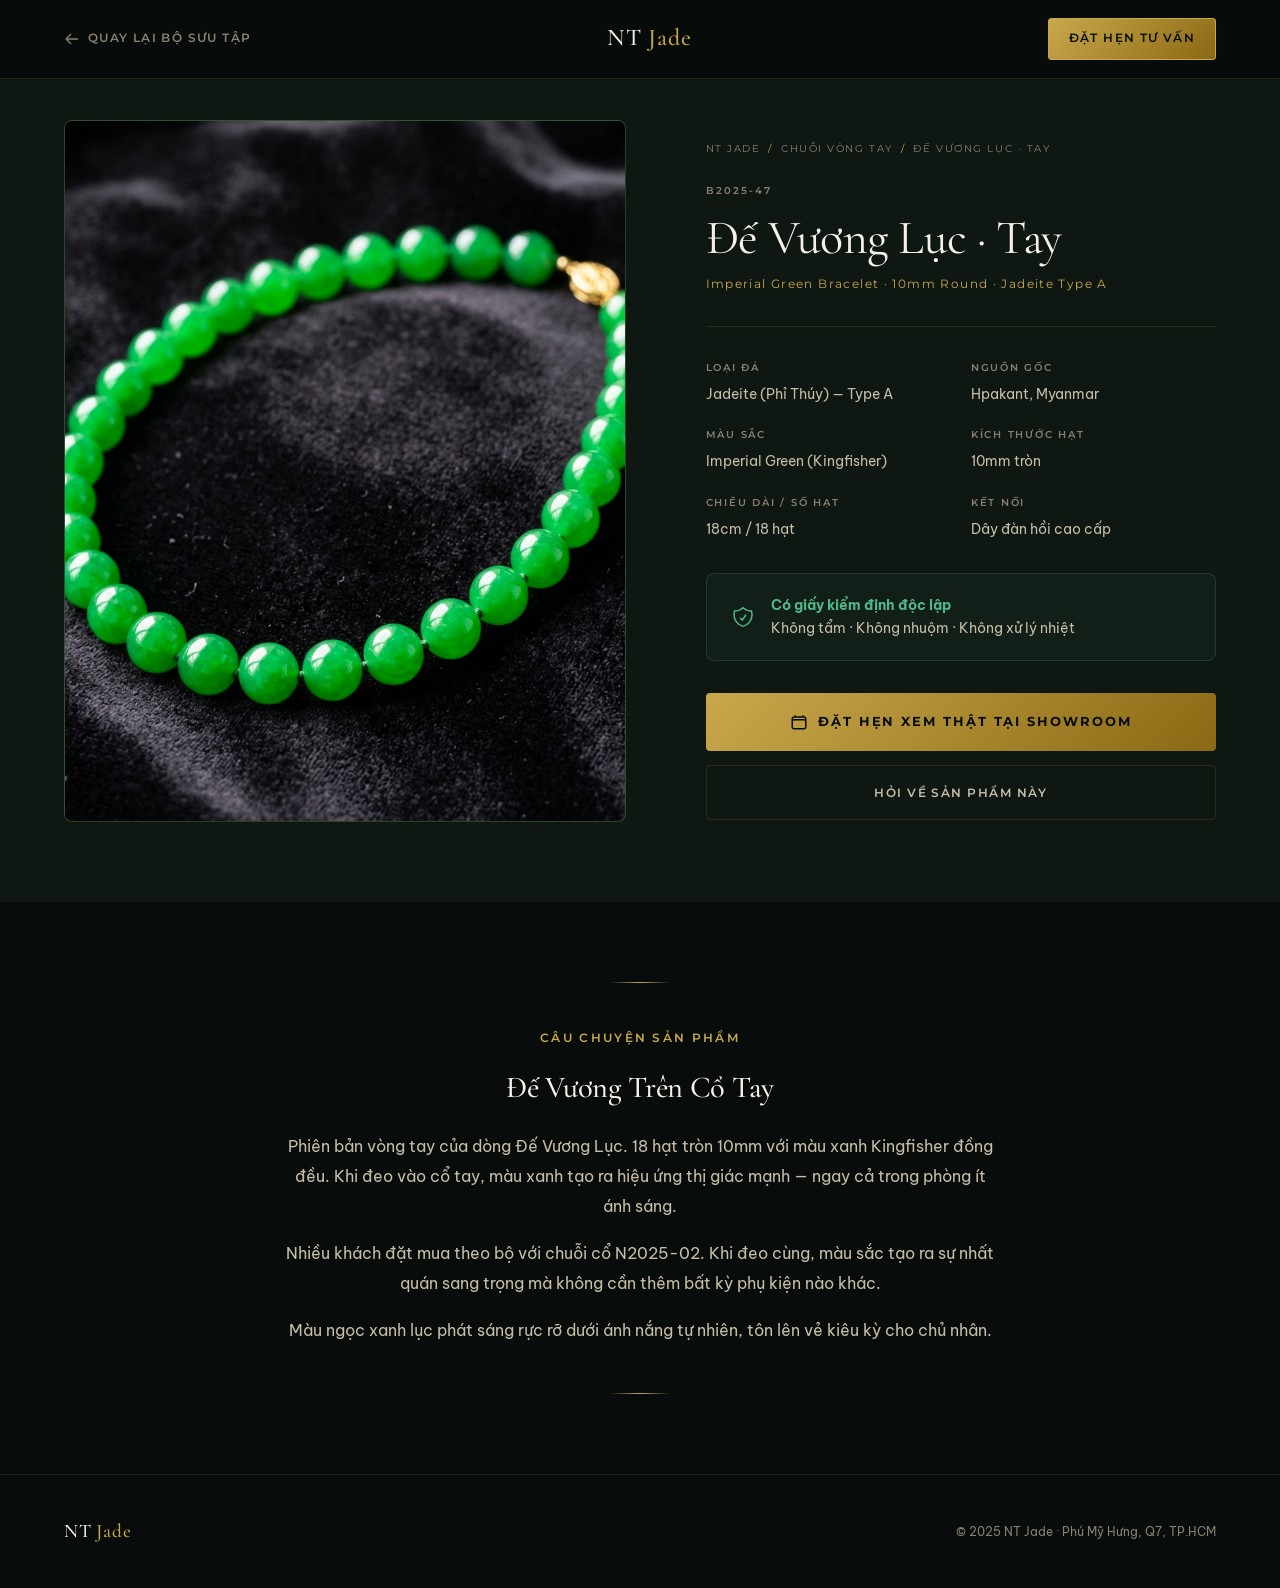
==== commit 27afc2d6: "Update necklace and bracelet temporary SKUs to actual product codes" ====
--- a/products/b01-de-vuong-tay.html
+++ b/products/b01-de-vuong-tay.html
@@ -3,7 +3,7 @@
 <head>
   <meta charset="UTF-8" />
   <meta name="viewport" content="width=device-width, initial-scale=1.0" />
-  <title>Đế Vương Lục · Tay — SKU-B01 | NT Jade Ngọc Phỉ Thúy Type A Myanmar</title>
+  <title>Đế Vương Lục · Tay — B2025-47 | NT Jade Ngọc Phỉ Thúy Type A Myanmar</title>
   <meta name="description" content="Đế Vương Lục · Tay — Imperial Green Bracelet · 10mm Round · Jadeite Type A, Type A Myanmar, giấy kiểm định độc lập. Xem thật tại showroom Phú Mỹ Hưng." />
   <link rel="stylesheet" href="../styles/main.css" />
 </head>
@@ -33,7 +33,7 @@
           NT Jade <span>/</span> Chuỗi Vòng Tay <span>/</span> Đế Vương Lục · Tay
         </div>
 
-        <p class="product-sku-id">SKU-B01</p>
+        <p class="product-sku-id">B2025-47</p>
         <h1 class="product-name">Đế Vương Lục · Tay</h1>
         <p class="product-subtitle">Imperial Green Bracelet · 10mm Round · Jadeite Type A</p>
 
@@ -96,7 +96,7 @@
       <span class="eyebrow">Câu Chuyện Sản Phẩm</span>
       <h3>Đế Vương Trên Cổ Tay</h3>
       <p style="margin-top:20px;">Phiên bản vòng tay của dòng Đế Vương Lục. 18 hạt tròn 10mm với màu xanh Kingfisher đồng đều. Khi đeo vào cổ tay, màu xanh tạo ra hiệu ứng thị giác mạnh — ngay cả trong phòng ít ánh sáng.</p>
-      <p style="margin-top:16px;">Nhiều khách đặt mua theo bộ với chuỗi cổ SKU-N01. Khi đeo cùng, màu sắc tạo ra sự nhất quán sang trọng mà không cần thêm bất kỳ phụ kiện nào khác.</p>
+      <p style="margin-top:16px;">Nhiều khách đặt mua theo bộ với chuỗi cổ N2025-02. Khi đeo cùng, màu sắc tạo ra sự nhất quán sang trọng mà không cần thêm bất kỳ phụ kiện nào khác.</p>
       <p style="margin-top:16px;">Màu ngọc xanh lục phát sáng rực rỡ dưới ánh nắng tự nhiên, tôn lên vẻ kiêu kỳ cho chủ nhân.</p>
       <div class="divider-gold" style="margin-top:48px;"></div>
     </div>
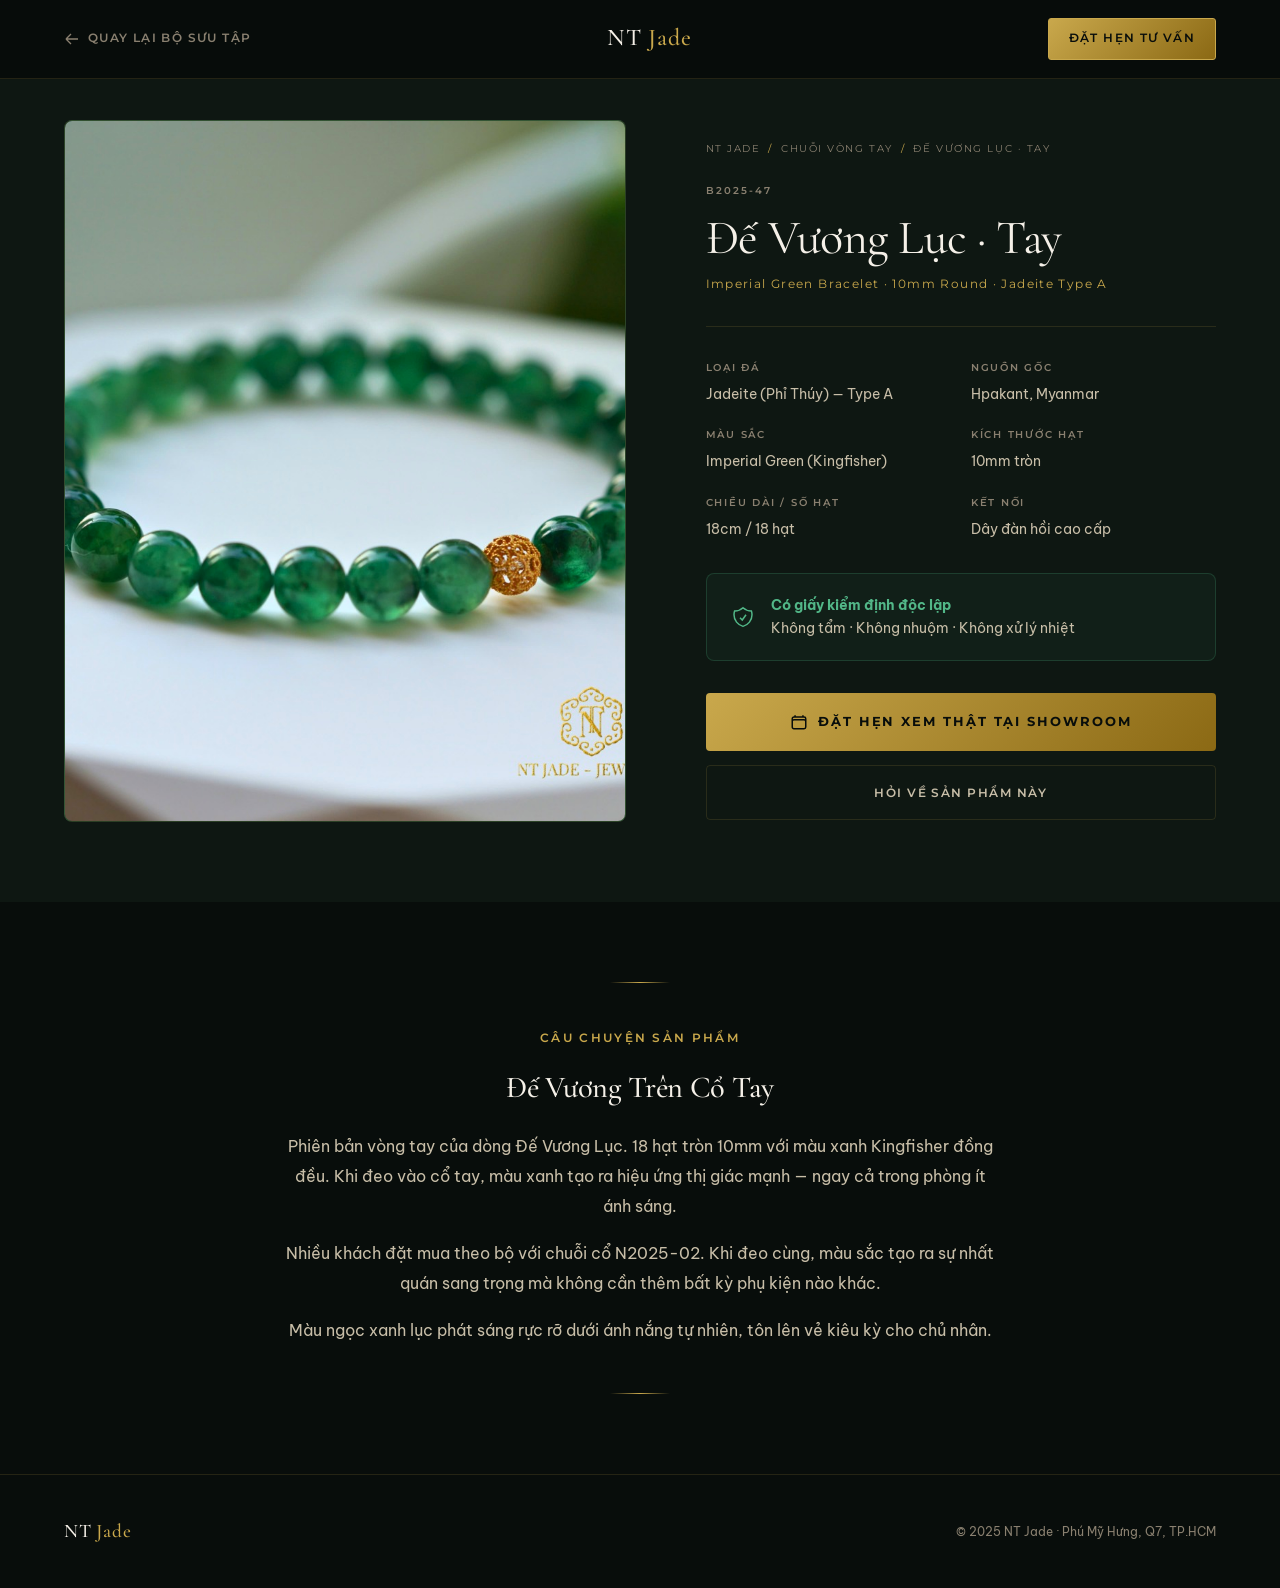
==== commit 0b3d6d16: "Update product page images to actual product photos for necklaces and bracelets" ====
--- a/products/b01-de-vuong-tay.html
+++ b/products/b01-de-vuong-tay.html
@@ -25,7 +25,7 @@
     <div class="product-hero-inner">
 
       <div class="product-image-main reveal">
-        <img src="../images/sku-imperial-green.jpg" alt="Chuỗi ngọc phỉ thúy Đế Vương Lục · Tay" style="width:100%;height:100%;object-fit:cover;" />
+        <img src="../images/sku-imperial-green-t.jpg" alt="Chuỗi ngọc phỉ thúy Đế Vương Lục · Tay" style="width:100%;height:100%;object-fit:cover;" />
       </div>
 
       <div class="product-info reveal reveal-delay-2">
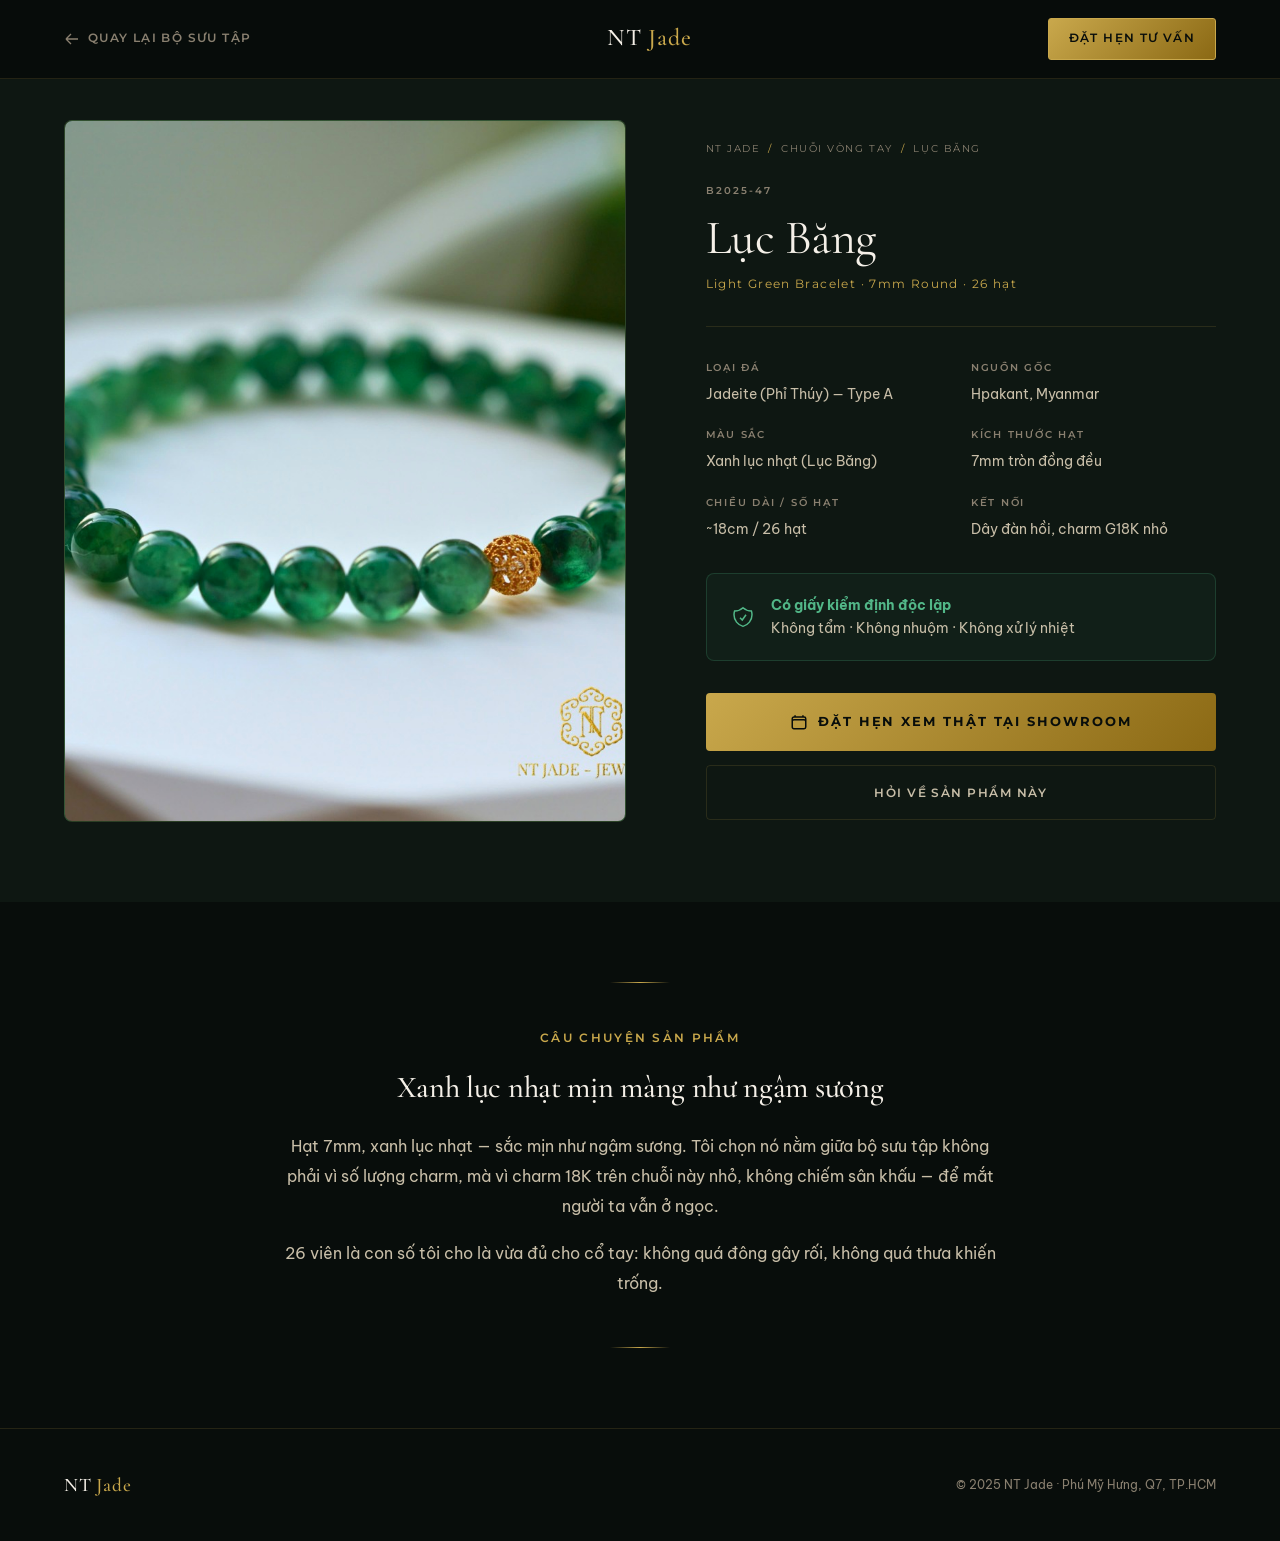
==== commit f5e316a5: "Update detailed product stories, specs, and titles for all 10 products" ====
--- a/products/b01-de-vuong-tay.html
+++ b/products/b01-de-vuong-tay.html
@@ -3,8 +3,8 @@
 <head>
   <meta charset="UTF-8" />
   <meta name="viewport" content="width=device-width, initial-scale=1.0" />
-  <title>Đế Vương Lục · Tay — B2025-47 | NT Jade Ngọc Phỉ Thúy Type A Myanmar</title>
-  <meta name="description" content="Đế Vương Lục · Tay — Imperial Green Bracelet · 10mm Round · Jadeite Type A, Type A Myanmar, giấy kiểm định độc lập. Xem thật tại showroom Phú Mỹ Hưng." />
+  <title>Lục Băng — B2025-47 | NT Jade Ngọc Phỉ Thúy Type A Myanmar</title>
+  <meta name="description" content="Lục Băng — Light Green Bracelet · 7mm Round · Jadeite Type A, Type A Myanmar, giấy kiểm định độc lập. Xem thật tại showroom Phú Mỹ Hưng." />
   <link rel="stylesheet" href="../styles/main.css" />
 </head>
 <body>
@@ -30,12 +30,12 @@
 
       <div class="product-info reveal reveal-delay-2">
         <div class="product-breadcrumb">
-          NT Jade <span>/</span> Chuỗi Vòng Tay <span>/</span> Đế Vương Lục · Tay
+          NT Jade <span>/</span> Chuỗi Vòng Tay <span>/</span> Lục Băng
         </div>
 
         <p class="product-sku-id">B2025-47</p>
-        <h1 class="product-name">Đế Vương Lục · Tay</h1>
-        <p class="product-subtitle">Imperial Green Bracelet · 10mm Round · Jadeite Type A</p>
+        <h1 class="product-name">Lục Băng</h1>
+        <p class="product-subtitle">Light Green Bracelet · 7mm Round · 26 hạt</p>
 
         <div class="product-divider"></div>
 
@@ -50,19 +50,19 @@
           </div>
           <div class="spec-item">
             <p class="spec-label">Màu Sắc</p>
-            <p class="spec-value">Imperial Green (Kingfisher)</p>
+            <p class="spec-value">Xanh lục nhạt (Lục Băng)</p>
           </div>
           <div class="spec-item">
             <p class="spec-label">Kích Thước Hạt</p>
-            <p class="spec-value">10mm tròn</p>
+            <p class="spec-value">7mm tròn đồng đều</p>
           </div>
           <div class="spec-item">
             <p class="spec-label">Chiều Dài / Số Hạt</p>
-            <p class="spec-value">18cm / 18 hạt</p>
+            <p class="spec-value">~18cm / 26 hạt</p>
           </div>
           <div class="spec-item">
             <p class="spec-label">Kết Nối</p>
-            <p class="spec-value">Dây đàn hồi cao cấp</p>
+            <p class="spec-value">Dây đàn hồi, charm G18K nhỏ</p>
           </div>
         </div>
 
@@ -94,10 +94,9 @@
     <div class="product-story-inner reveal">
       <div class="divider-gold" style="margin-bottom:40px;"></div>
       <span class="eyebrow">Câu Chuyện Sản Phẩm</span>
-      <h3>Đế Vương Trên Cổ Tay</h3>
-      <p style="margin-top:20px;">Phiên bản vòng tay của dòng Đế Vương Lục. 18 hạt tròn 10mm với màu xanh Kingfisher đồng đều. Khi đeo vào cổ tay, màu xanh tạo ra hiệu ứng thị giác mạnh — ngay cả trong phòng ít ánh sáng.</p>
-      <p style="margin-top:16px;">Nhiều khách đặt mua theo bộ với chuỗi cổ N2025-02. Khi đeo cùng, màu sắc tạo ra sự nhất quán sang trọng mà không cần thêm bất kỳ phụ kiện nào khác.</p>
-      <p style="margin-top:16px;">Màu ngọc xanh lục phát sáng rực rỡ dưới ánh nắng tự nhiên, tôn lên vẻ kiêu kỳ cho chủ nhân.</p>
+      <h3>Xanh lục nhạt mịn màng như ngậm sương</h3>
+      <p style="margin-top:20px;">Hạt 7mm, xanh lục nhạt — sắc mịn như ngậm sương. Tôi chọn nó nằm giữa bộ sưu tập không phải vì số lượng charm, mà vì charm 18K trên chuỗi này nhỏ, không chiếm sân khấu — để mắt người ta vẫn ở ngọc.</p>
+      <p style="margin-top:16px;">26 viên là con số tôi cho là vừa đủ cho cổ tay: không quá đông gây rối, không quá thưa khiến trống.</p>
       <div class="divider-gold" style="margin-top:48px;"></div>
     </div>
   </div>
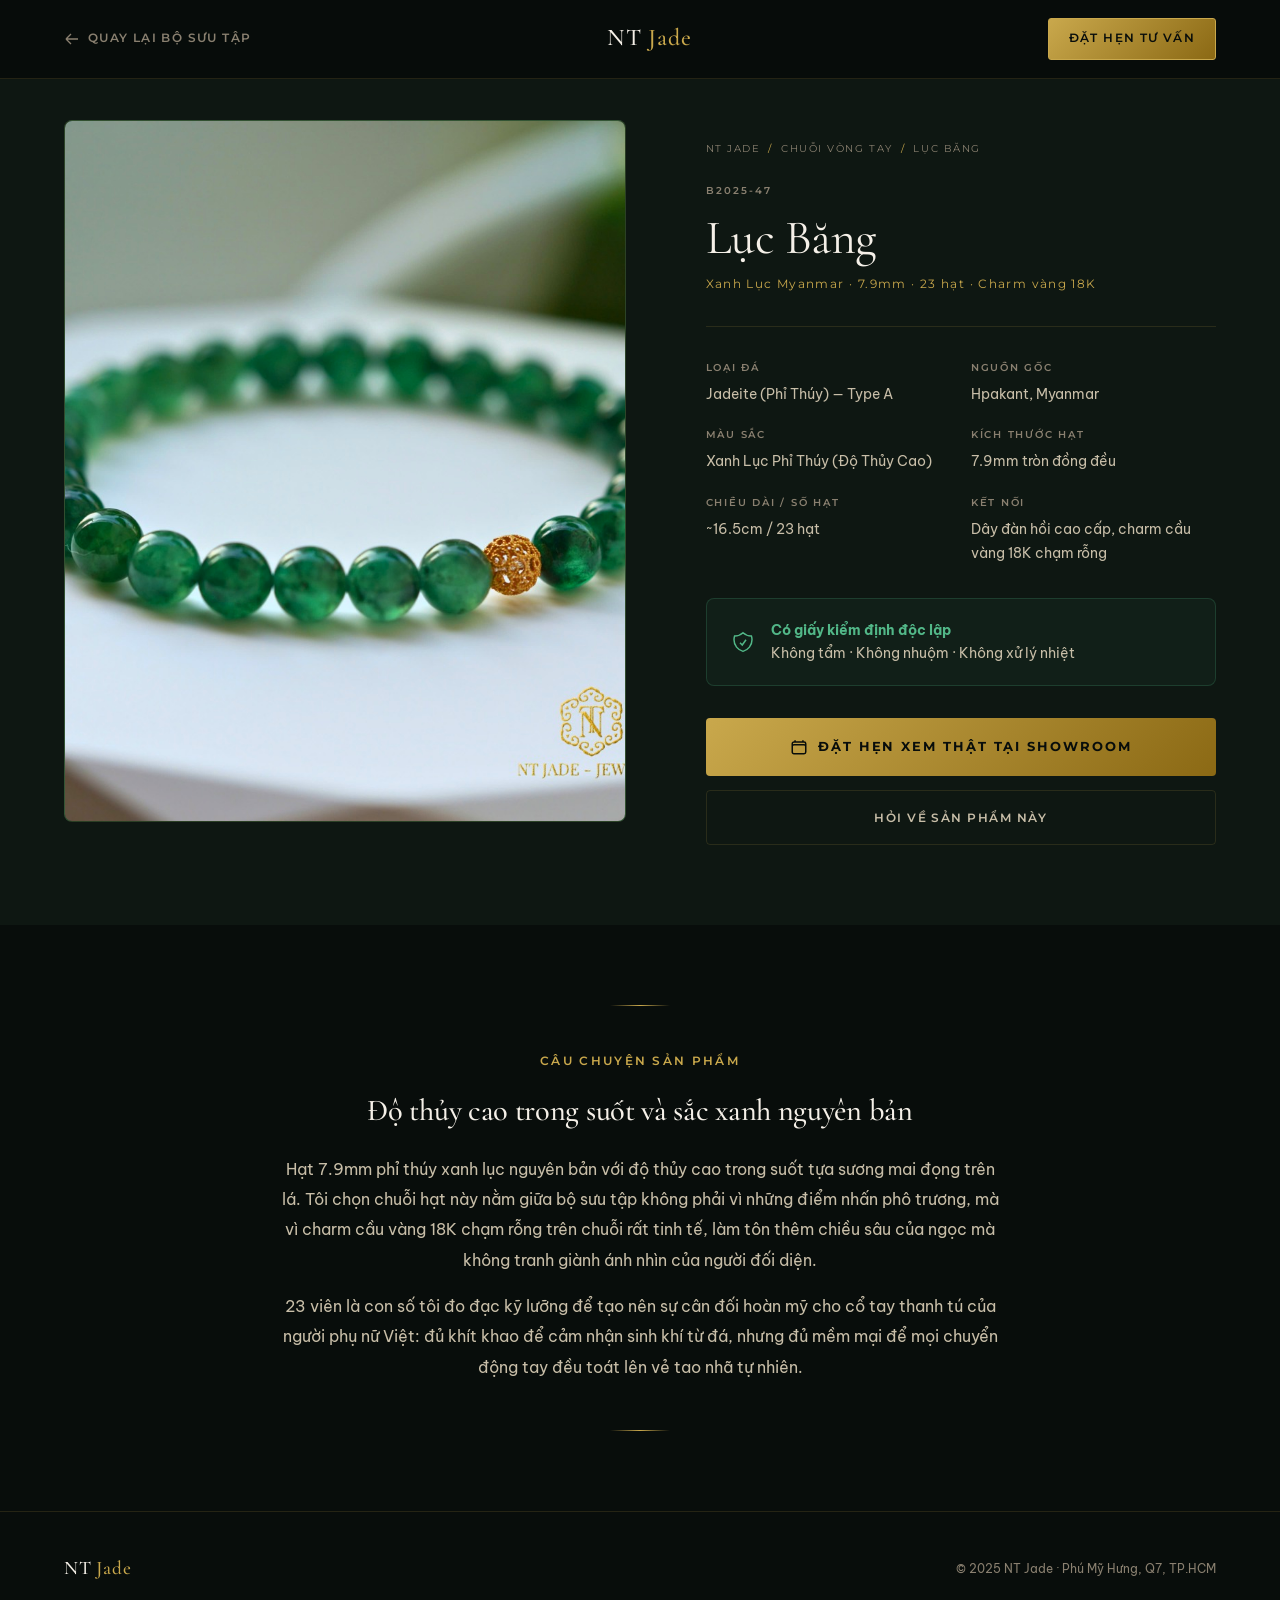
==== commit 362e4c79: "Update Lục Băng B2025-47 bracelet: correct image, particle counts (23 beads), size (7.9mm) and polis" ====
--- a/products/b01-de-vuong-tay.html
+++ b/products/b01-de-vuong-tay.html
@@ -4,7 +4,7 @@
   <meta charset="UTF-8" />
   <meta name="viewport" content="width=device-width, initial-scale=1.0" />
   <title>Lục Băng — B2025-47 | NT Jade Ngọc Phỉ Thúy Type A Myanmar</title>
-  <meta name="description" content="Lục Băng — Light Green Bracelet · 7mm Round · Jadeite Type A, Type A Myanmar, giấy kiểm định độc lập. Xem thật tại showroom Phú Mỹ Hưng." />
+  <meta name="description" content="Lục Băng — Xanh Lục Myanmar · 7.9mm Round · 23 hạt · Jadeite Type A Myanmar, giấy kiểm định độc lập. Xem thật tại showroom Phú Mỹ Hưng." />
   <link rel="stylesheet" href="../styles/main.css" />
 </head>
 <body>
@@ -25,7 +25,7 @@
     <div class="product-hero-inner">
 
       <div class="product-image-main reveal">
-        <img src="../images/sku-imperial-green-t.jpg" alt="Chuỗi ngọc phỉ thúy Đế Vương Lục · Tay" style="width:100%;height:100%;object-fit:cover;" />
+        <img src="../images/sku-luc-bang-t.jpg" alt="Chuỗi ngọc phỉ thúy Lục Băng · Tay" style="width:100%;height:100%;object-fit:cover;" />
       </div>
 
       <div class="product-info reveal reveal-delay-2">
@@ -35,7 +35,7 @@
 
         <p class="product-sku-id">B2025-47</p>
         <h1 class="product-name">Lục Băng</h1>
-        <p class="product-subtitle">Light Green Bracelet · 7mm Round · 26 hạt</p>
+        <p class="product-subtitle">Xanh Lục Myanmar · 7.9mm · 23 hạt · Charm vàng 18K</p>
 
         <div class="product-divider"></div>
 
@@ -50,19 +50,19 @@
           </div>
           <div class="spec-item">
             <p class="spec-label">Màu Sắc</p>
-            <p class="spec-value">Xanh lục nhạt (Lục Băng)</p>
+            <p class="spec-value">Xanh Lục Phỉ Thúy (Độ Thủy Cao)</p>
           </div>
           <div class="spec-item">
             <p class="spec-label">Kích Thước Hạt</p>
-            <p class="spec-value">7mm tròn đồng đều</p>
+            <p class="spec-value">7.9mm tròn đồng đều</p>
           </div>
           <div class="spec-item">
             <p class="spec-label">Chiều Dài / Số Hạt</p>
-            <p class="spec-value">~18cm / 26 hạt</p>
+            <p class="spec-value">~16.5cm / 23 hạt</p>
           </div>
           <div class="spec-item">
             <p class="spec-label">Kết Nối</p>
-            <p class="spec-value">Dây đàn hồi, charm G18K nhỏ</p>
+            <p class="spec-value">Dây đàn hồi cao cấp, charm cầu vàng 18K chạm rỗng</p>
           </div>
         </div>
 
@@ -94,9 +94,9 @@
     <div class="product-story-inner reveal">
       <div class="divider-gold" style="margin-bottom:40px;"></div>
       <span class="eyebrow">Câu Chuyện Sản Phẩm</span>
-      <h3>Xanh lục nhạt mịn màng như ngậm sương</h3>
-      <p style="margin-top:20px;">Hạt 7mm, xanh lục nhạt — sắc mịn như ngậm sương. Tôi chọn nó nằm giữa bộ sưu tập không phải vì số lượng charm, mà vì charm 18K trên chuỗi này nhỏ, không chiếm sân khấu — để mắt người ta vẫn ở ngọc.</p>
-      <p style="margin-top:16px;">26 viên là con số tôi cho là vừa đủ cho cổ tay: không quá đông gây rối, không quá thưa khiến trống.</p>
+      <h3>Độ thủy cao trong suốt và sắc xanh nguyên bản</h3>
+      <p style="margin-top:20px;">Hạt 7.9mm phỉ thúy xanh lục nguyên bản với độ thủy cao trong suốt tựa sương mai đọng trên lá. Tôi chọn chuỗi hạt này nằm giữa bộ sưu tập không phải vì những điểm nhấn phô trương, mà vì charm cầu vàng 18K chạm rỗng trên chuỗi rất tinh tế, làm tôn thêm chiều sâu của ngọc mà không tranh giành ánh nhìn của người đối diện.</p>
+      <p style="margin-top:16px;">23 viên là con số tôi đo đạc kỹ lưỡng để tạo nên sự cân đối hoàn mỹ cho cổ tay thanh tú của người phụ nữ Việt: đủ khít khao để cảm nhận sinh khí từ đá, nhưng đủ mềm mại để mọi chuyển động tay đều toát lên vẻ tao nhã tự nhiên.</p>
       <div class="divider-gold" style="margin-top:48px;"></div>
     </div>
   </div>
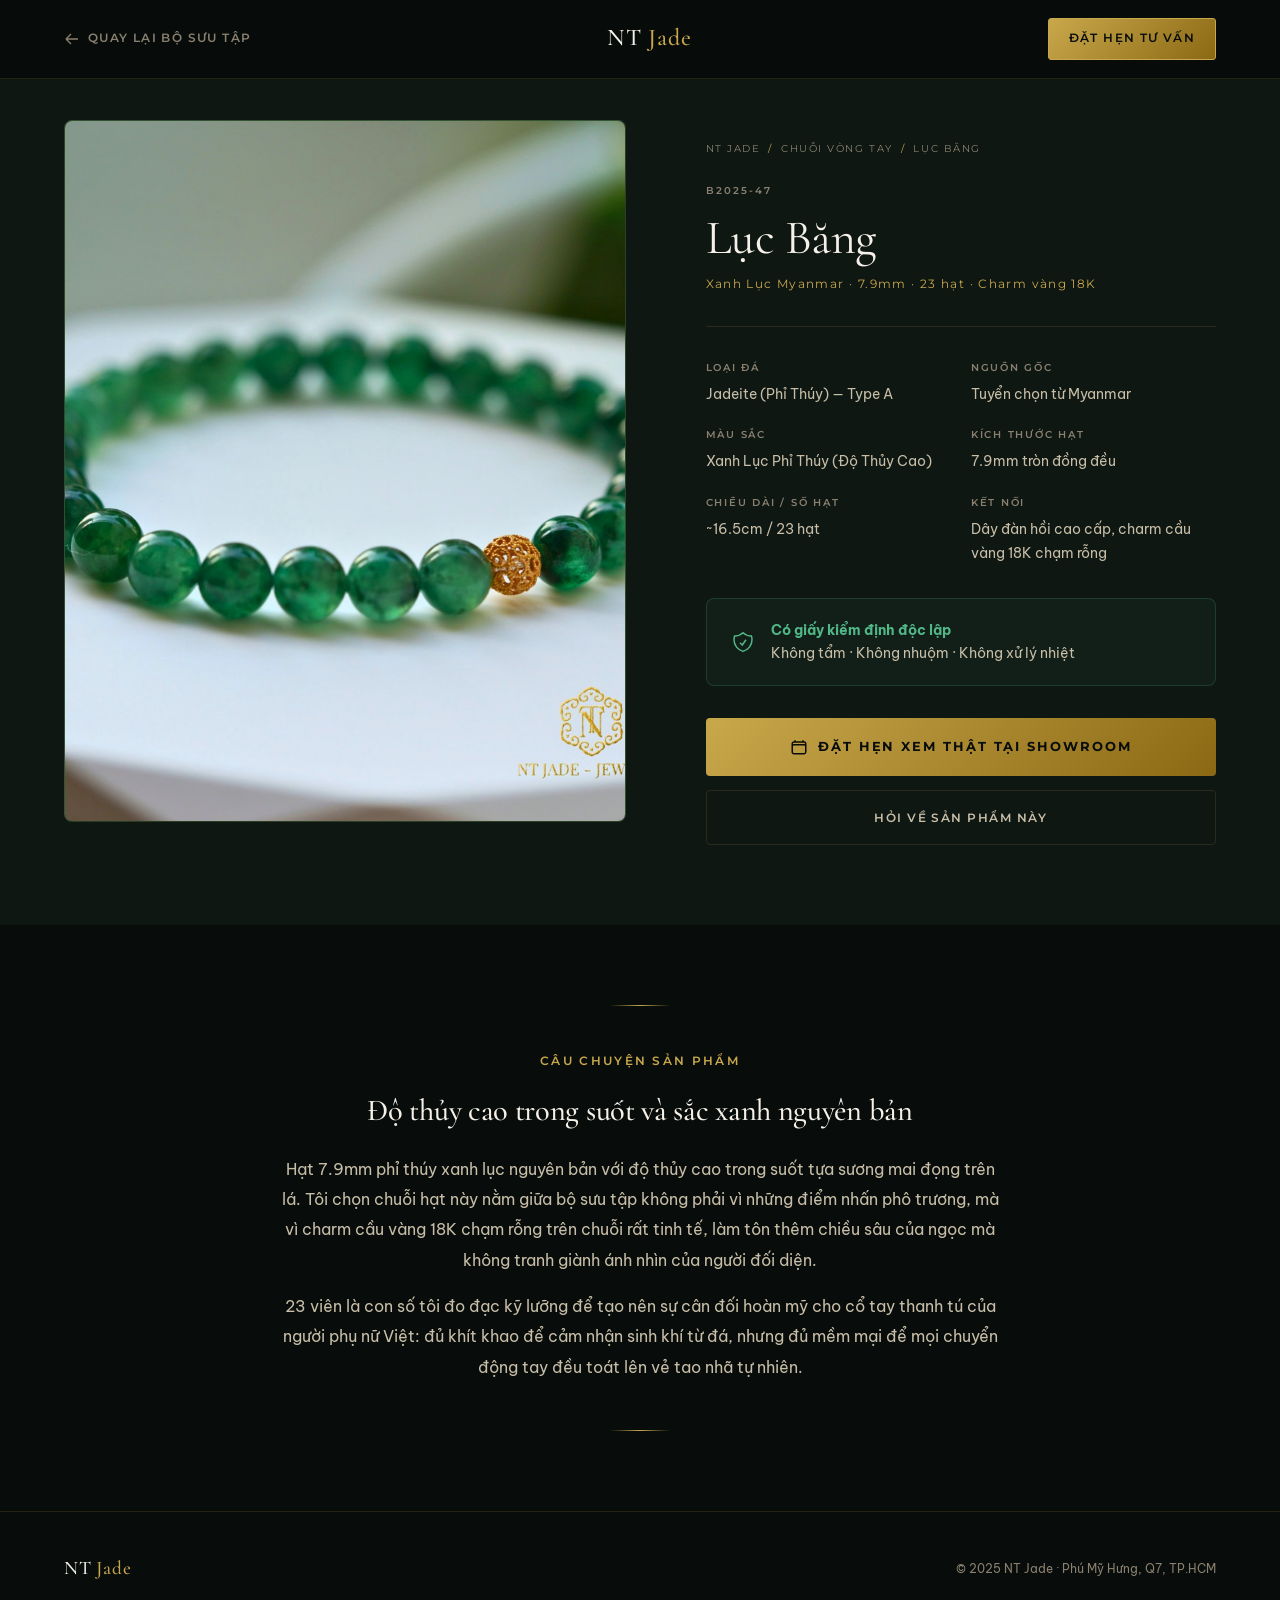
==== commit 9a6ee2aa: "Premium updates: remove Hpakant, remove Cross-sell and Founder Video, update refund/cert policies, u" ====
--- a/products/b01-de-vuong-tay.html
+++ b/products/b01-de-vuong-tay.html
@@ -46,7 +46,7 @@
           </div>
           <div class="spec-item">
             <p class="spec-label">Nguồn Gốc</p>
-            <p class="spec-value">Hpakant, Myanmar</p>
+            <p class="spec-value">Tuyển chọn từ Myanmar</p>
           </div>
           <div class="spec-item">
             <p class="spec-label">Màu Sắc</p>
--- a/styles/main.css
+++ b/styles/main.css
@@ -883,6 +883,40 @@
   box-shadow: 0 8px 30px rgba(82, 183, 136, 0.2);
 }
 
+
+.form-consent {
+  margin: 16px 0;
+  background: rgba(255, 255, 255, 0.02);
+  border: 1px solid var(--border);
+  border-radius: 4px;
+  padding: 12px;
+}
+.consent-row {
+  display: flex;
+  align-items: flex-start;
+  gap: 10px;
+  cursor: pointer;
+}
+.consent-row input[type="checkbox"] {
+  margin-top: 3px;
+  cursor: pointer;
+  accent-color: var(--jade-glow);
+}
+.consent-text {
+  font-size: 0.72rem;
+  line-height: 1.5;
+  color: var(--text-muted);
+}
+.consent-text a {
+  color: var(--gold-light);
+  text-decoration: none;
+  font-weight: 500;
+  transition: var(--transition);
+}
+.consent-text a:hover {
+  color: var(--jade-glow);
+}
+
 .form-note {
   text-align: center;
   font-size: 0.75rem;
